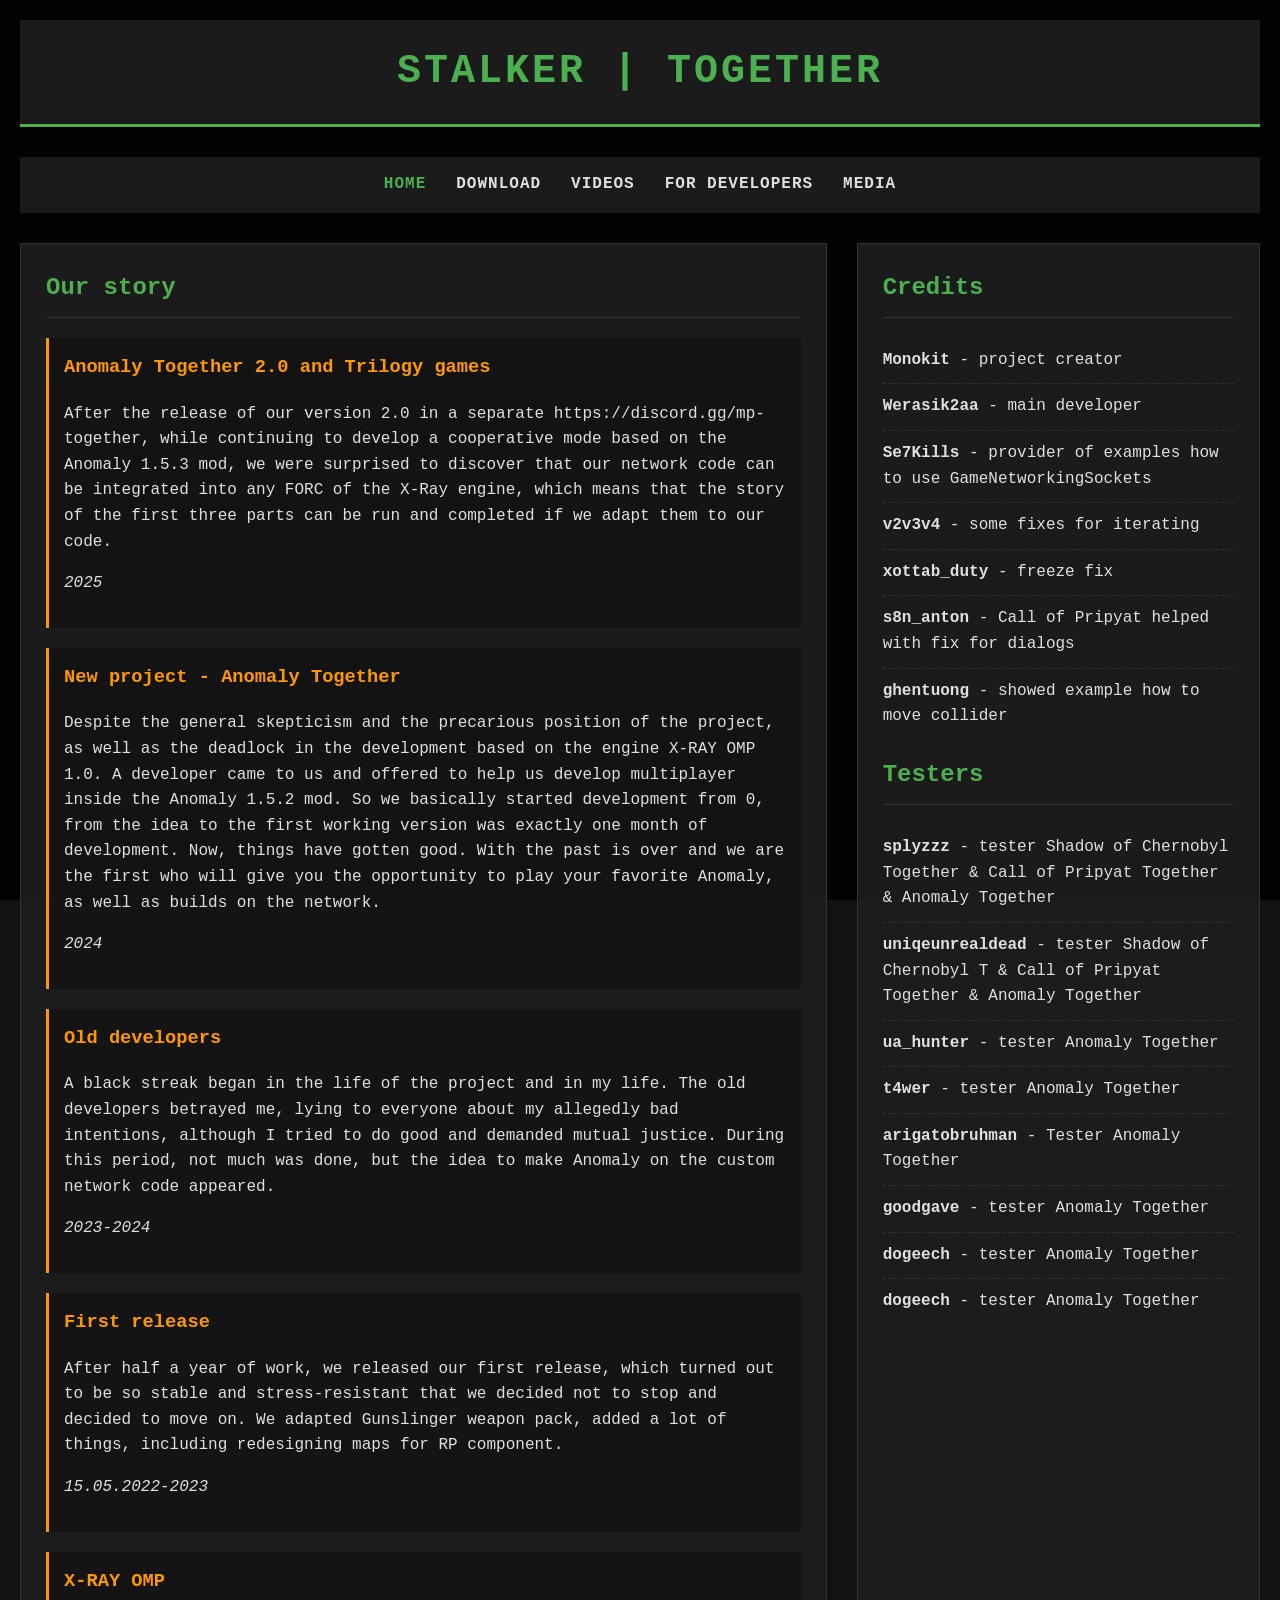
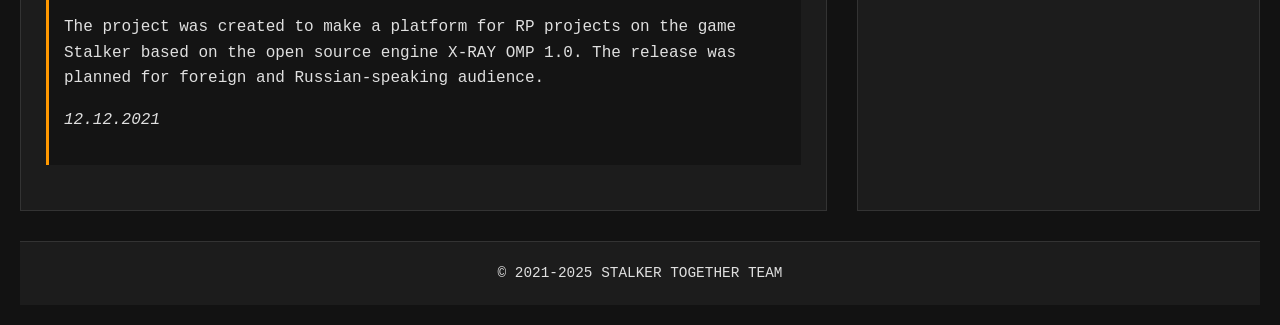
==== index.html @ 156fa813 "gg" ====
<!DOCTYPE html>
<html lang="en">

<head>
    <meta charset="UTF-8">
    <meta name="viewport" content="width=device-width, initial-scale=1.0">
    <title>STALKER TOGETHER - Главная</title>
    <link rel="stylesheet" href="assets/css/style.css">
</head>

<body>
    <div class="container">
        <header>
            <h1>STALKER | TOGETHER</h1>
        </header>
        <nav>
            <ul>
                <li><a href="index.html" class="active">Home</a></li>
                <li><a href="download.html">Download</a></li>
                <li><a href="demos.html">Videos</a></li>
                <li><a href="devfaq.html">For developers</a></li>
                <li><a href="media.html">Media</a></li>
            </ul>
        </nav>

        <div class="content">
            <main class="main-content">
                <h2>Our story</h2>
                
                <div class="news">
                    <h3>Anomaly Together 2.0 and Trilogy games</h3>
                    <p>After the release of our version 2.0 in a separate https://discord.gg/mp-together, while
                        continuing to develop a cooperative mode based on the Anomaly 1.5.3 mod, we were surprised to
                        discover that our network code can be integrated into any FORC of the X-Ray engine, which means
                        that the story of the first three parts can be run and completed if we adapt them to our code.
                    </p>
                    <p><em>2025</em></p>
                </div>

                <div class="news">
                    <h3>New project - Anomaly Together</h3>
                    <p>Despite the general skepticism and the precarious position of the project, as well as the
                        deadlock in the development based on the engine X-RAY OMP 1.0. A developer came to us and
                        offered to help us develop multiplayer inside the Anomaly 1.5.2 mod. So we basically started
                        development from 0, from the idea to the first working version was exactly one month of
                        development. Now, things have gotten good. With the past is over and we are the first who will
                        give you the opportunity to play your favorite Anomaly, as well as builds on the network.
                    </p>
                    <p><em>2024</em></p>
                </div>

                <div class="news">
                    <h3>Old developers</h3>
                    <p>A black streak began in the life of the project and in my life. The old developers betrayed me,
                        lying to everyone about my allegedly bad intentions, although I tried to do good and demanded
                        mutual justice. During this period, not much was done, but the idea to make Anomaly on the
                        custom network code appeared.
                    </p>
                    <p><em>2023-2024</em></p>
                </div>

                <div class="news">
                    <h3>First release</h3>
                    <p>After half a year of work, we released our first release, which turned out to be so stable and
                        stress-resistant that we decided not to stop and decided to move on. We adapted Gunslinger
                        weapon pack, added a lot of things, including redesigning maps for RP component.
                    </p>
                    <p><em>15.05.2022-2023</em></p>
                </div>

                <div class="news">
                    <h3>X-RAY OMP</h3>
                    <p>The project was created to make a platform for RP projects on the game Stalker based on the open
                        source engine X-RAY OMP 1.0. The release was planned for foreign and Russian-speaking audience.
                    </p>
                    <p><em>12.12.2021</em></p>
                </div>
            </main>

            <aside class="sidebar">
                <h2>Credits</h2>
                <ul class="credits-list">
                    <li><strong>Monokit</strong> - project creator</li>
                    <li><strong>Werasik2aa</strong> - main developer</li>
                    <li><strong>Se7Kills</strong> - provider of examples how to use GameNetworkingSockets</li>
                    <li><strong>v2v3v4</strong> - some fixes for iterating</li>
                    <li><strong>xottab_duty</strong> - freeze fix</li>
                    <li><strong>s8n_anton</strong> - Call of Pripyat helped with fix for dialogs</li>
                    <li><strong>ghentuong</strong> - showed example how to move collider</li>
                </ul>
                <h2>Testers</h2>
                <ul class="credits-list">
                    <li><strong>splyzzz</strong> - tester Shadow of Chernobyl Together & Call of Pripyat Together & Anomaly Together</li>
                    <li><strong>uniqeunrealdead</strong> - tester Shadow of Chernobyl T & Call of Pripyat Together & Anomaly Together</li>
                    <li><strong>ua_hunter</strong> - tester Anomaly Together</li>
                    <li><strong>t4wer</strong> - tester Anomaly Together</li>
                    <li><strong>arigatobruhman</strong> - Tester Anomaly Together</li>
                    <li><strong>goodgave</strong> - tester Anomaly Together</li>
                    <li><strong>dogeech</strong> - tester Anomaly Together</li>
                    <li><strong>dogeech</strong> - tester Anomaly Together</li>
                </ul>
            </aside>
        </div>

        <footer>
            &copy; 2021-2025 STALKER TOGETHER TEAM
        </footer>
    </div>
</body>

</html>
---- assets/css/style.css ----
:root {
    --main-bg-color: #121212;
    --secondary-bg-color: #1E1E1E;
    --accent-color: #4CAF50;
    --text-color: #E0E0E0;
    --warning-color: #FF9800;
}

body {
    font-family: 'Courier New', monospace;
    background-color: var(--main-bg-color);
    color: var(--text-color);
    margin: 0;
    padding: 0;
    line-height: 1.6;
    background-image: url('https://stalkerportaal.ru/storage/module_load/92971abd5c81e52dacf6f2c89dbac55a.jpg');
    background-size: cover;
    background-attachment: fixed;
    background-position: center;
}

body::before {
    content: "";
    position: fixed;
    top: 0;
    left: 0;
    width: 100%;
    height: 100%;
    background-color: rgba(0, 0, 0, 0.85);
    z-index: -1;
}

.container {
    margin: 0 auto;
    padding: 20px;
}

header {
    background-color: rgba(30, 30, 30, 0.9);
    padding: 20px;
    border-bottom: 3px solid var(--accent-color);
    margin-bottom: 30px;
    text-align: center;
}

h1 {
    color: var(--accent-color);
    text-transform: uppercase;
    letter-spacing: 3px;
    margin: 0;
    font-size: 2.5em;
}

.subtitle {
    color: var(--warning-color);
    font-style: italic;
    margin-top: 5px;
}

nav {
    background-color: rgba(30, 30, 30, 0.9);
    padding: 15px;
    margin-bottom: 30px;
}

nav ul {
    list-style-type: none;
    padding: 0;
    margin: 0;
    display: flex;
    justify-content: center;
}

nav li {
    margin: 0 15px;
}

nav a {
    color: var(--text-color);
    text-decoration: none;
    text-transform: uppercase;
    font-weight: bold;
    letter-spacing: 1px;
    transition: color 0.3s;
}

nav a:hover {
    color: var(--accent-color);
}

.active {
    color: var(--accent-color);
}

.content {
    display: grid;
    grid-template-columns: 2fr 1fr;
    gap: 30px;
    margin-bottom: 30px;
}

.main-content {
    background-color: rgba(30, 30, 30, 0.9);
    padding: 25px;
    border: 1px solid #333;
}

.sidebar {
    background-color: rgba(30, 30, 30, 0.9);
    padding: 25px;
    border: 1px solid #333;
}

h2 {
    color: var(--accent-color);
    border-bottom: 1px solid #333;
    padding-bottom: 10px;
    margin-top: 0;
}

.news {
    background-color: rgba(0, 0, 0, 0.3);
    padding: 15px;
    margin-bottom: 20px;
    border-left: 3px solid var(--warning-color);
}

.news h3 {
    color: var(--warning-color);
    margin-top: 0;
}

footer {
    background-color: rgba(30, 30, 30, 0.9);
    padding: 20px;
    text-align: center;
    font-size: 0.9em;
    border-top: 1px solid #333;
}

.credits-list {
    list-style-type: none;
    padding: 0;
}

.credits-list li {
    padding: 10px 0;
    border-bottom: 1px dashed #333;
}

.credits-list li:last-child {
    border-bottom: none;
}

.value {
    font-weight: bold;
    color: var(--accent-color);
}

.hyperlink {
    color: #fff;

}

.description_back_inline {
    background-color: rgba(30, 30, 30, 0.9);
    padding: 20px; margin-bottom: 30px; 
    border: 1px solid #333;
}

.description_back {
    background-color: rgba(30, 30, 30, 0.9);
    padding: 20px;
    margin-left: 10px;
    margin-bottom: 30px;
    border: 1px solid #333;
    display: flex;
    word-wrap: break-word;
}
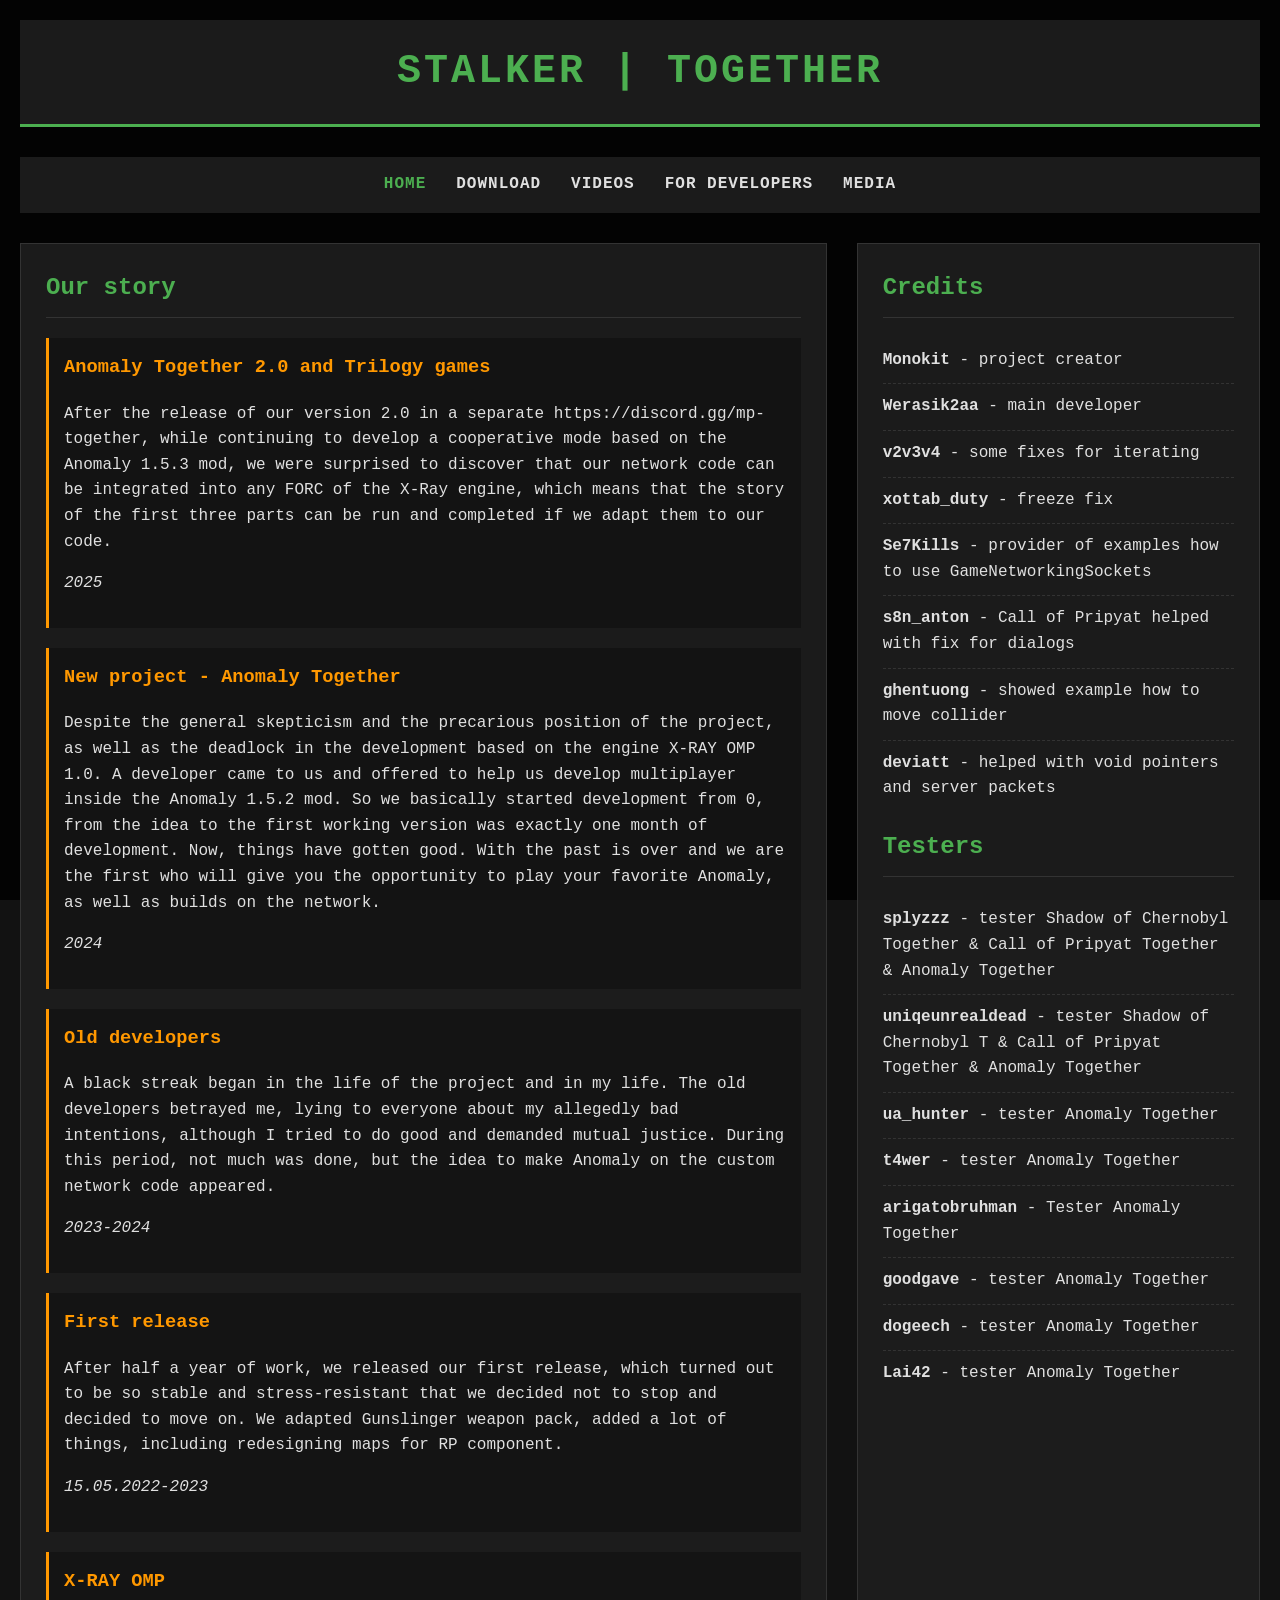
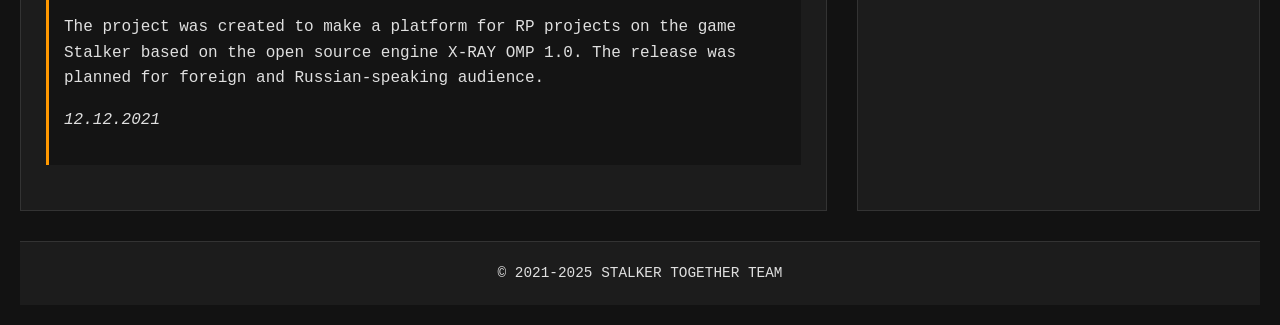
==== commit 0d5da0e5: "add info" ====
--- a/index.html
+++ b/index.html
@@ -82,11 +82,12 @@
                 <ul class="credits-list">
                     <li><strong>Monokit</strong> - project creator</li>
                     <li><strong>Werasik2aa</strong> - main developer</li>
-                    <li><strong>Se7Kills</strong> - provider of examples how to use GameNetworkingSockets</li>
                     <li><strong>v2v3v4</strong> - some fixes for iterating</li>
                     <li><strong>xottab_duty</strong> - freeze fix</li>
+                    <li><strong>Se7Kills</strong> - provider of examples how to use GameNetworkingSockets</li>
                     <li><strong>s8n_anton</strong> - Call of Pripyat helped with fix for dialogs</li>
                     <li><strong>ghentuong</strong> - showed example how to move collider</li>
+                    <li><strong>deviatt</strong> - helped with void pointers and server packets</li>
                 </ul>
                 <h2>Testers</h2>
                 <ul class="credits-list">
@@ -97,7 +98,7 @@
                     <li><strong>arigatobruhman</strong> - Tester Anomaly Together</li>
                     <li><strong>goodgave</strong> - tester Anomaly Together</li>
                     <li><strong>dogeech</strong> - tester Anomaly Together</li>
-                    <li><strong>dogeech</strong> - tester Anomaly Together</li>
+                    <li><strong>Lai42</strong> - tester Anomaly Together</li>
                 </ul>
             </aside>
         </div>
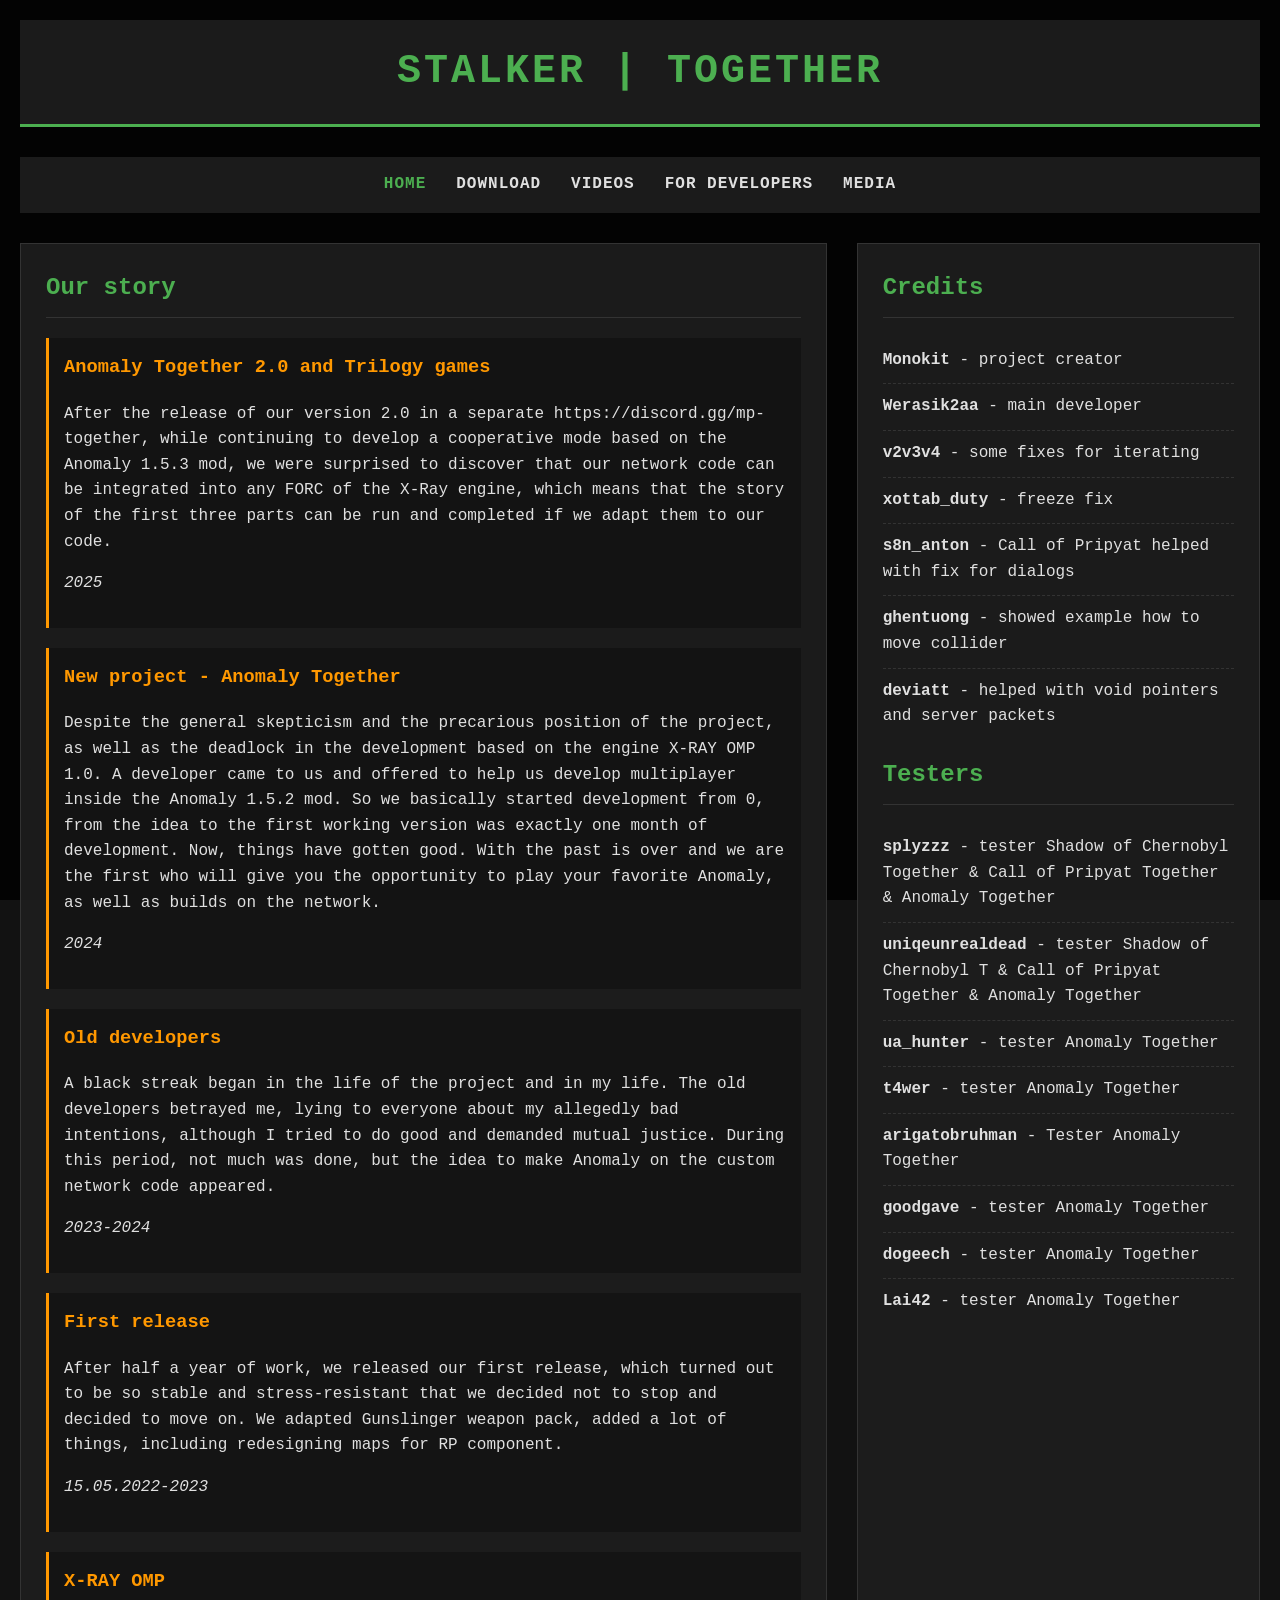
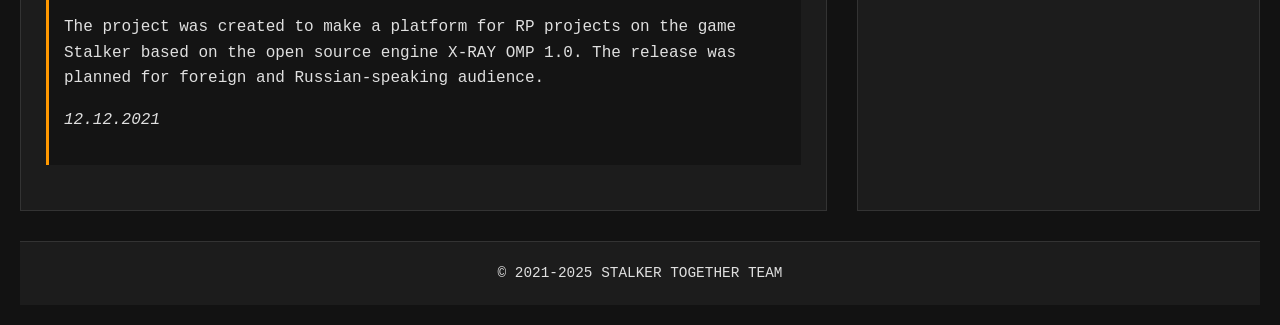
==== commit b1a11f7e: "Add files via upload" ====
--- a/index.html
+++ b/index.html
@@ -84,7 +84,7 @@
                     <li><strong>Werasik2aa</strong> - main developer</li>
                     <li><strong>v2v3v4</strong> - some fixes for iterating</li>
                     <li><strong>xottab_duty</strong> - freeze fix</li>
-                    <li><strong>Se7Kills</strong> - provider of examples how to use GameNetworkingSockets</li>
+                    <!--li><strong>Se7Kills</strong> - provider of examples how to use GameNetworkingSockets</li-->
                     <li><strong>s8n_anton</strong> - Call of Pripyat helped with fix for dialogs</li>
                     <li><strong>ghentuong</strong> - showed example how to move collider</li>
                     <li><strong>deviatt</strong> - helped with void pointers and server packets</li>
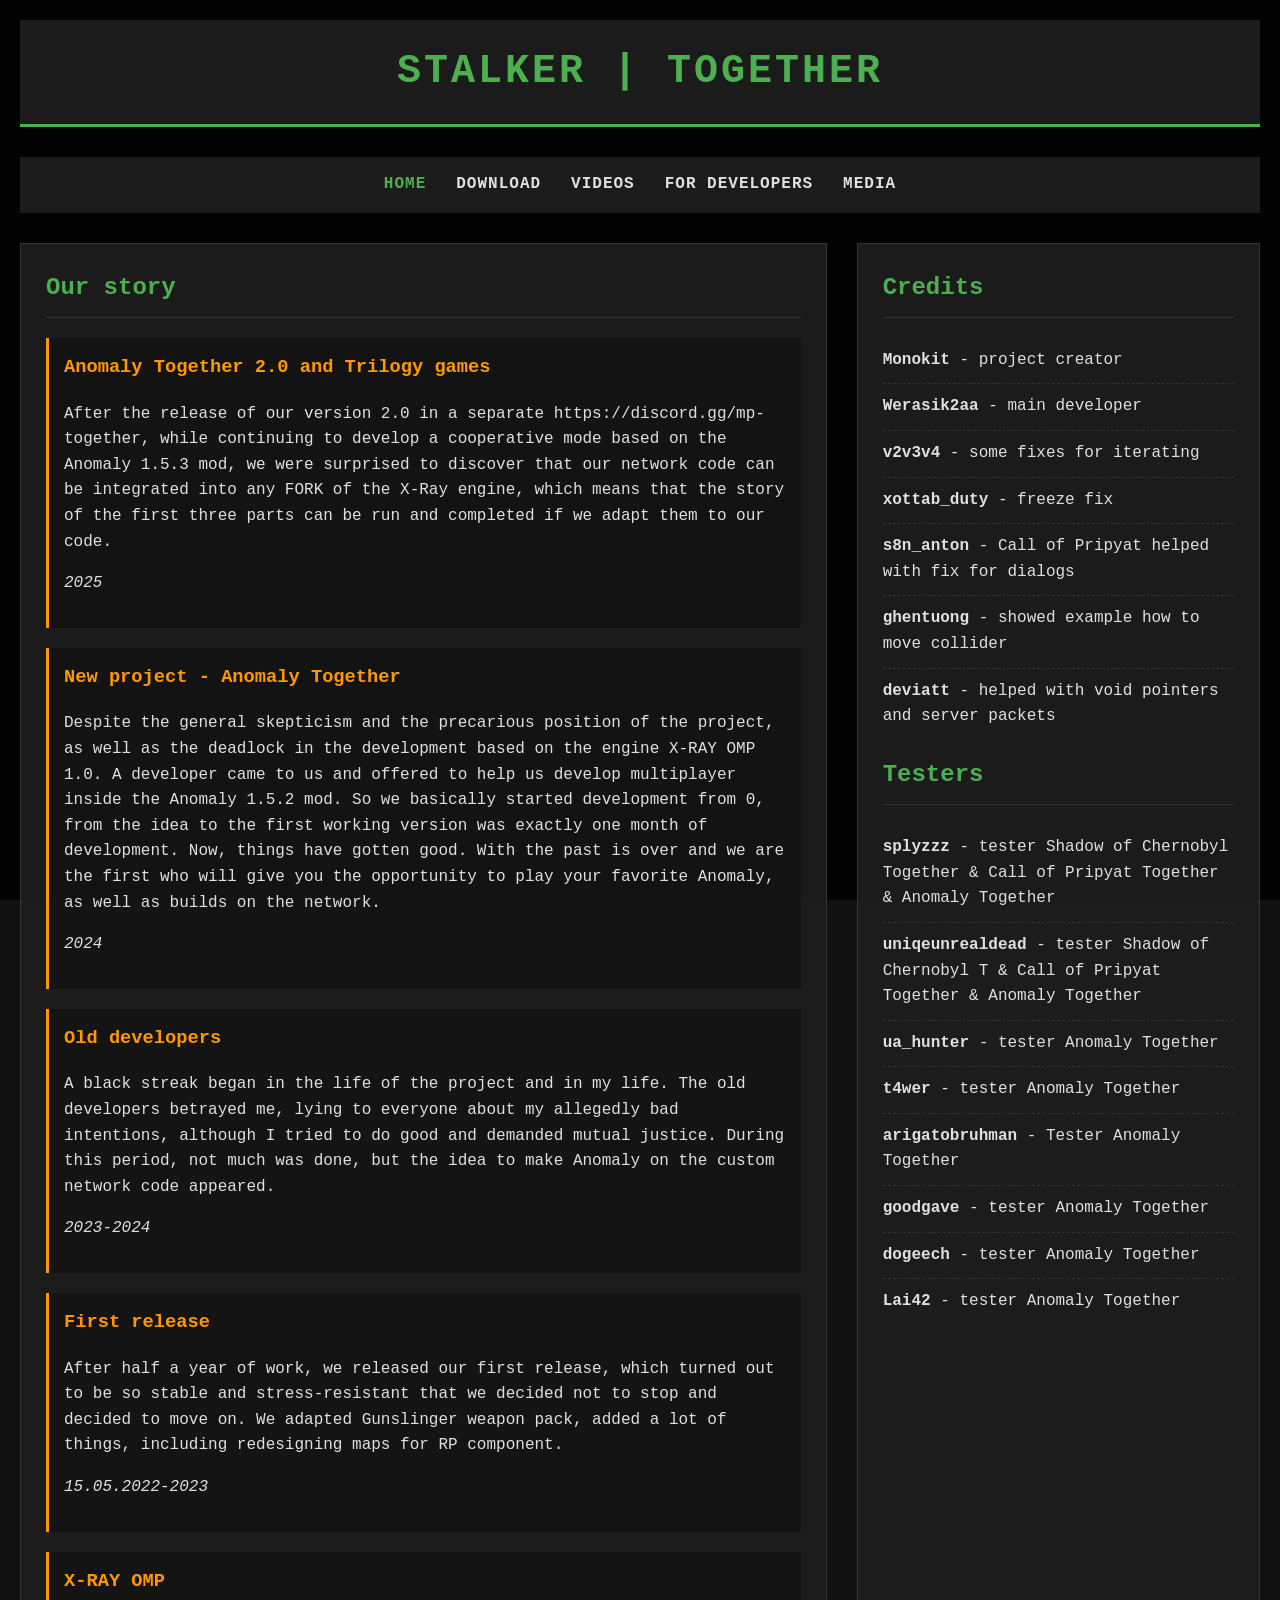
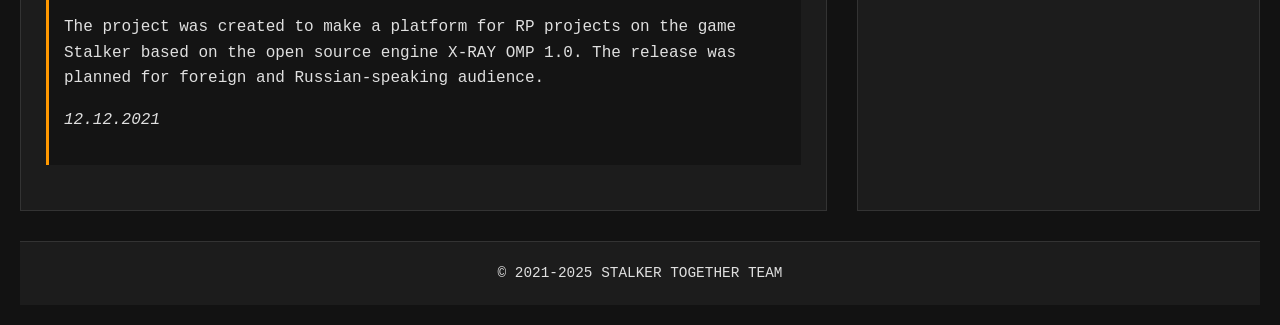
==== commit 21ee3d7d: "Add files via upload" ====
--- a/index.html
+++ b/index.html
@@ -31,7 +31,7 @@
                     <h3>Anomaly Together 2.0 and Trilogy games</h3>
                     <p>After the release of our version 2.0 in a separate https://discord.gg/mp-together, while
                         continuing to develop a cooperative mode based on the Anomaly 1.5.3 mod, we were surprised to
-                        discover that our network code can be integrated into any FORC of the X-Ray engine, which means
+                        discover that our network code can be integrated into any FORK of the X-Ray engine, which means
                         that the story of the first three parts can be run and completed if we adapt them to our code.
                     </p>
                     <p><em>2025</em></p>
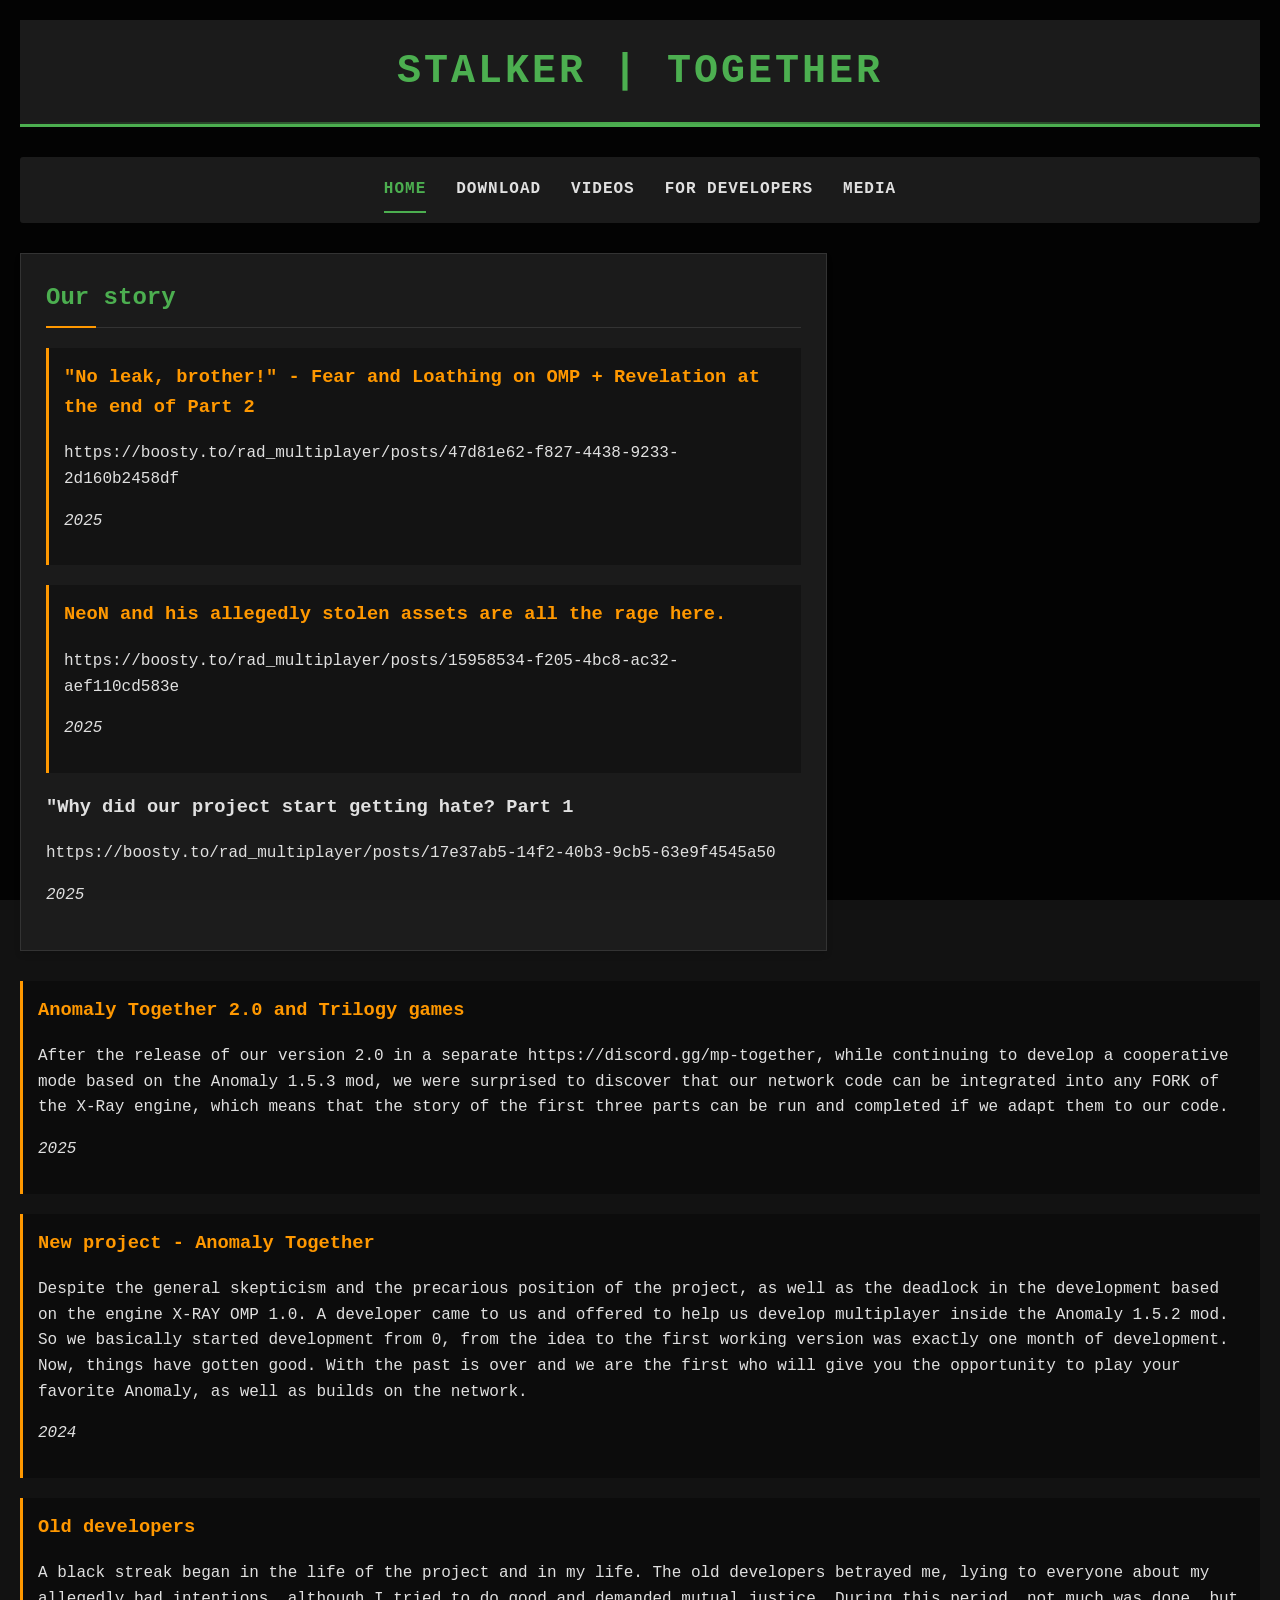
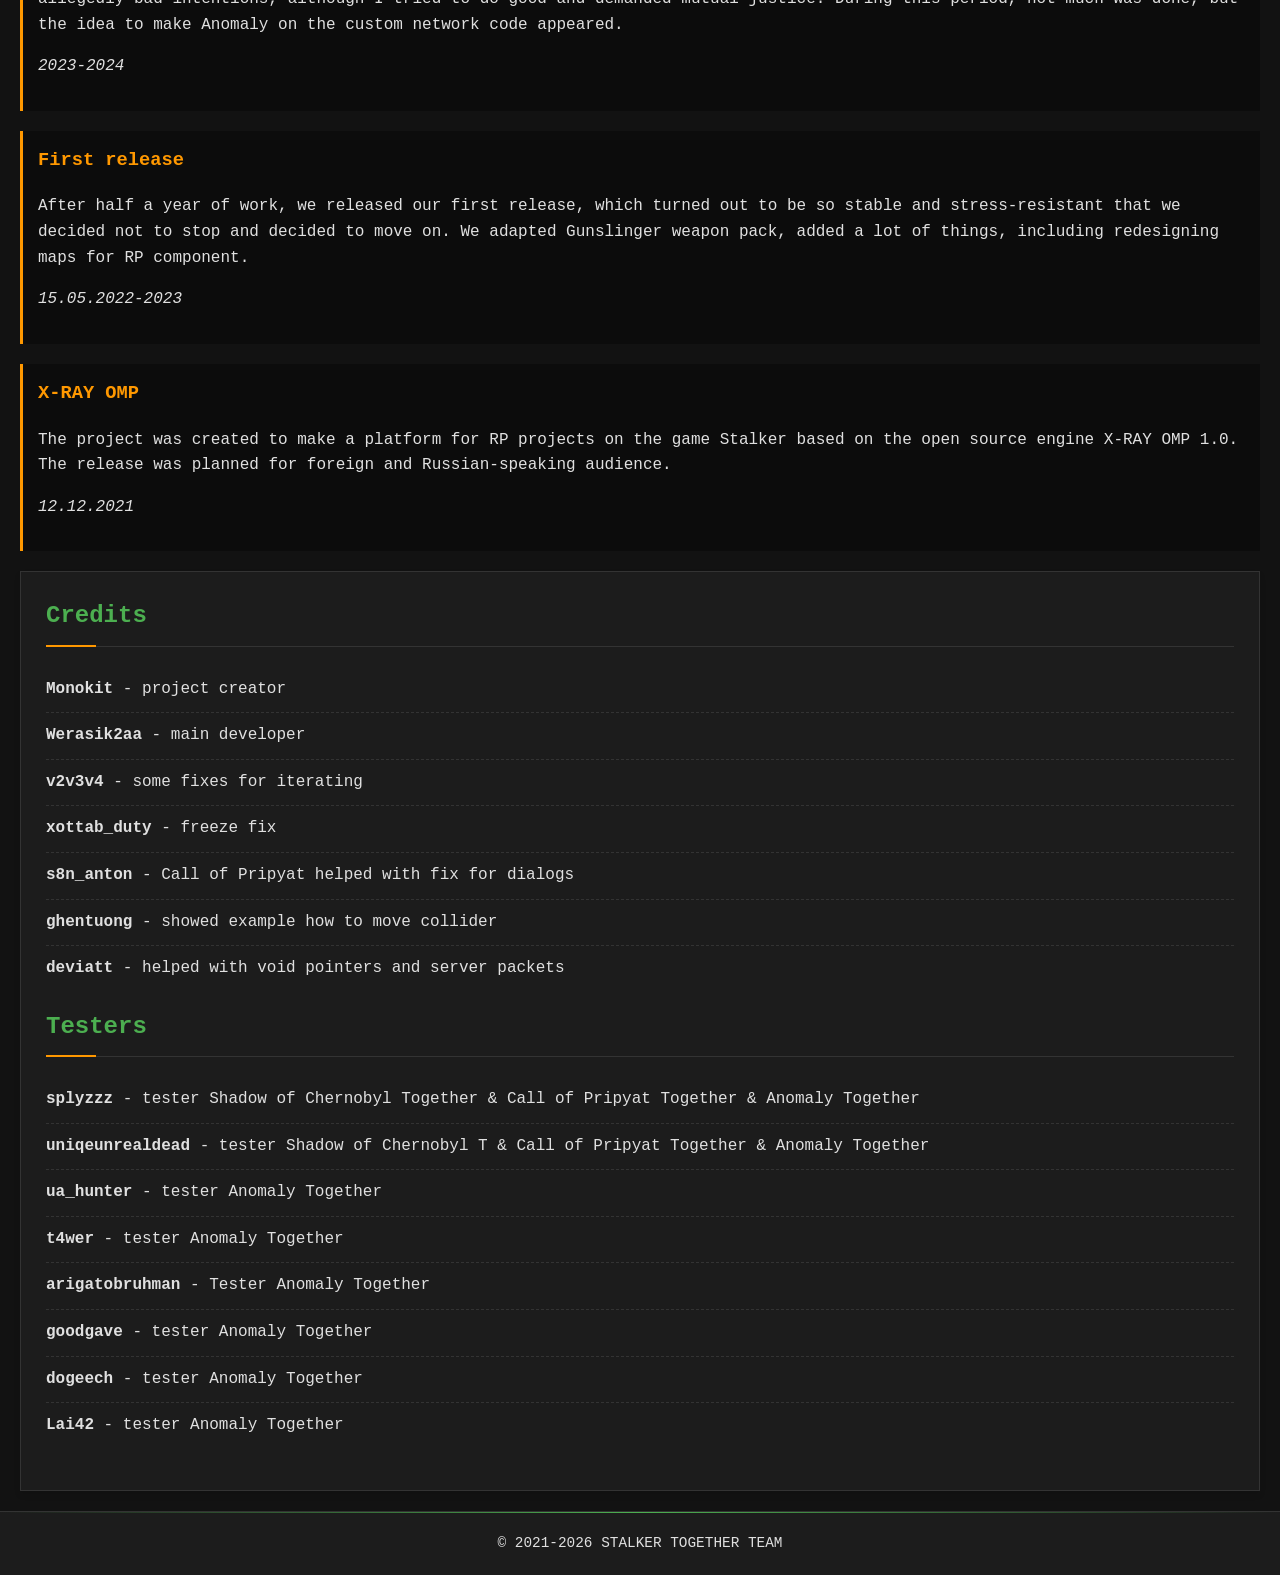
==== commit 384a5f47: "New pages" ====
--- a/index.html
+++ b/index.html
@@ -26,7 +26,31 @@
         <div class="content">
             <main class="main-content">
                 <h2>Our story</h2>
-                
+
+                <div class="news">
+                    <h3>"No leak, brother!" - Fear and Loathing on OMP + Revelation at the end of Part 2</h3>
+                    <p>
+                        https://boosty.to/rad_multiplayer/posts/47d81e62-f827-4438-9233-2d160b2458df
+                    </p>
+                    <p><em>2025</em></p>
+                </div>
+
+                <div class="news">
+                    <h3>NeoN and his allegedly stolen assets are all the rage here.</h3>
+                    <p>
+                        https://boosty.to/rad_multiplayer/posts/15958534-f205-4bc8-ac32-aef110cd583e
+                    </p>
+                    <p><em>2025</em></p>
+                </div
+
+                <div class="news">
+                    <h3>"Why did our project start getting hate? Part 1</h3>
+                    <p>
+                        https://boosty.to/rad_multiplayer/posts/17e37ab5-14f2-40b3-9cb5-63e9f4545a50
+                    </p>
+                    <p><em>2025</em></p>
+                </div>
+
                 <div class="news">
                     <h3>Anomaly Together 2.0 and Trilogy games</h3>
                     <p>After the release of our version 2.0 in a separate https://discord.gg/mp-together, while
@@ -104,7 +128,7 @@
         </div>
 
         <footer>
-            &copy; 2021-2025 STALKER TOGETHER TEAM
+            &copy; 2021-2026 STALKER TOGETHER TEAM
         </footer>
     </div>
 </body>
--- a/assets/css/style.css
+++ b/assets/css/style.css
@@ -4,6 +4,25 @@
     --accent-color: #4CAF50;
     --text-color: #E0E0E0;
     --warning-color: #FF9800;
+    --code-bg-color: #1a1a1a;
+    --pulse-animation: pulse 3s infinite;
+}
+
+@keyframes pulse {
+    0% { text-shadow: 0 0 5px var(--accent-color); }
+    50% { text-shadow: 0 0 20px var(--accent-color), 0 0 10px rgba(76, 175, 80, 0.5); }
+    100% { text-shadow: 0 0 5px var(--accent-color); }
+}
+
+@keyframes borderGlow {
+    0% { border-color: var(--accent-color); box-shadow: 0 0 5px rgba(76, 175, 80, 0.5); }
+    50% { border-color: #3e8e41; box-shadow: 0 0 20px rgba(76, 175, 80, 0.8); }
+    100% { border-color: var(--accent-color); box-shadow: 0 0 5px rgba(76, 175, 80, 0.5); }
+}
+
+@keyframes slideIn {
+    from { transform: translateY(-50px); opacity: 0; }
+    to { transform: translateY(0); opacity: 1; }
 }
 
 body {
@@ -41,6 +60,25 @@
     border-bottom: 3px solid var(--accent-color);
     margin-bottom: 30px;
     text-align: center;
+    animation: slideIn 0.8s ease-out, borderGlow 4s infinite;
+    position: relative;
+    overflow: hidden;
+}
+
+header::after {
+    content: "";
+    position: absolute;
+    bottom: 0;
+    left: 0;
+    width: 100%;
+    height: 2px;
+    background: linear-gradient(90deg, transparent, var(--accent-color), transparent);
+    animation: scanline 6s linear infinite;
+}
+
+@keyframes scanline {
+    0% { transform: translateX(-100%); }
+    100% { transform: translateX(100%); }
 }
 
 h1 {
@@ -49,18 +87,31 @@
     letter-spacing: 3px;
     margin: 0;
     font-size: 2.5em;
+    animation: var(--pulse-animation);
+    transition: all 0.3s;
+}
+
+h1:hover {
+    transform: scale(1.02);
 }
 
 .subtitle {
     color: var(--warning-color);
     font-style: italic;
     margin-top: 5px;
+    animation: fadeIn 2s ease-in;
+}
+
+@keyframes fadeIn {
+    from { opacity: 0; }
+    to { opacity: 1; }
 }
 
 nav {
     background-color: rgba(30, 30, 30, 0.9);
     padding: 15px;
     margin-bottom: 30px;
+    border-radius: 3px;
 }
 
 nav ul {
@@ -69,10 +120,27 @@
     margin: 0;
     display: flex;
     justify-content: center;
+    flex-wrap: wrap;
 }
 
 nav li {
     margin: 0 15px;
+    position: relative;
+}
+
+nav li::after {
+    content: "";
+    position: absolute;
+    bottom: -5px;
+    left: 0;
+    width: 0;
+    height: 2px;
+    background-color: var(--accent-color);
+    transition: width 0.3s ease;
+}
+
+nav li:hover::after {
+    width: 100%;
 }
 
 nav a {
@@ -81,15 +149,29 @@
     text-transform: uppercase;
     font-weight: bold;
     letter-spacing: 1px;
-    transition: color 0.3s;
+    transition: all 0.3s;
+    padding: 5px 0;
+    display: block;
 }
 
 nav a:hover {
     color: var(--accent-color);
+    transform: translateY(-2px);
 }
 
 .active {
     color: var(--accent-color);
+    position: relative;
+}
+
+.active::after {
+    content: "";
+    position: absolute;
+    bottom: -5px;
+    left: 0;
+    width: 100%;
+    height: 2px;
+    background-color: var(--accent-color);
 }
 
 .content {
@@ -99,16 +181,19 @@
     margin-bottom: 30px;
 }
 
-.main-content {
+
+.main-content, .sidebar, .section, .video-section, .game-card, .contact-card {
     background-color: rgba(30, 30, 30, 0.9);
     padding: 25px;
     border: 1px solid #333;
-}
-
-.sidebar {
-    background-color: rgba(30, 30, 30, 0.9);
-    padding: 25px;
-    border: 1px solid #333;
+    transition: all 0.3s ease;
+    box-shadow: 0 4px 6px rgba(0, 0, 0, 0.1);
+}
+
+.main-content:hover, .sidebar:hover, .section:hover, .video-section:hover, .game-card:hover, .contact-card:hover {
+    border-color: var(--accent-color);
+    transform: translateY(-5px);
+    box-shadow: 0 10px 20px rgba(0, 0, 0, 0.3);
 }
 
 h2 {
@@ -116,6 +201,17 @@
     border-bottom: 1px solid #333;
     padding-bottom: 10px;
     margin-top: 0;
+    position: relative;
+}
+
+h2::after {
+    content: "";
+    position: absolute;
+    bottom: -1px;
+    left: 0;
+    width: 50px;
+    height: 2px;
+    background-color: var(--warning-color);
 }
 
 .news {
@@ -123,6 +219,11 @@
     padding: 15px;
     margin-bottom: 20px;
     border-left: 3px solid var(--warning-color);
+    transition: all 0.3s;
+}
+
+.news:hover {
+    transform: translateX(5px);
 }
 
 .news h3 {
@@ -136,6 +237,17 @@
     text-align: center;
     font-size: 0.9em;
     border-top: 1px solid #333;
+    position: relative;
+}
+
+footer::before {
+    content: "";
+    position: absolute;
+    top: 0;
+    left: 0;
+    width: 100%;
+    height: 1px;
+    background: linear-gradient(90deg, transparent, var(--accent-color), transparent);
 }
 
 .credits-list {
@@ -146,6 +258,12 @@
 .credits-list li {
     padding: 10px 0;
     border-bottom: 1px dashed #333;
+    transition: all 0.3s;
+}
+
+.credits-list li:hover {
+    padding-left: 5px;
+    border-bottom-color: var(--accent-color);
 }
 
 .credits-list li:last-child {
@@ -159,13 +277,26 @@
 
 .hyperlink {
     color: #fff;
-
+    text-decoration: none;
+    border-bottom: 1px dotted var(--accent-color);
+    transition: all 0.3s;
+}
+
+.hyperlink:hover {
+    color: var(--accent-color);
+    border-bottom-color: transparent;
 }
 
 .description_back_inline {
     background-color: rgba(30, 30, 30, 0.9);
-    padding: 20px; margin-bottom: 30px; 
+    padding: 20px;
+    margin-bottom: 30px;
     border: 1px solid #333;
+    transition: all 0.3s;
+}
+
+.description_back_inline:hover {
+    border-left-color: var(--warning-color);
 }
 
 .description_back {
@@ -176,4 +307,23 @@
     border: 1px solid #333;
     display: flex;
     word-wrap: break-word;
+    transition: all 0.3s;
+}
+
+.description_back:hover {
+    border-right-color: var(--warning-color);
+}
+
+/* Additional animations */
+@keyframes flicker {
+    0%, 19.999%, 22%, 62.999%, 64%, 64.999%, 70%, 100% {
+        opacity: 1;
+    }
+    20%, 21.999%, 63%, 63.999%, 65%, 69.999% {
+        opacity: 0.4;
+    }
+}
+
+.flicker-animation {
+    animation: flicker 8s infinite alternate;
 }
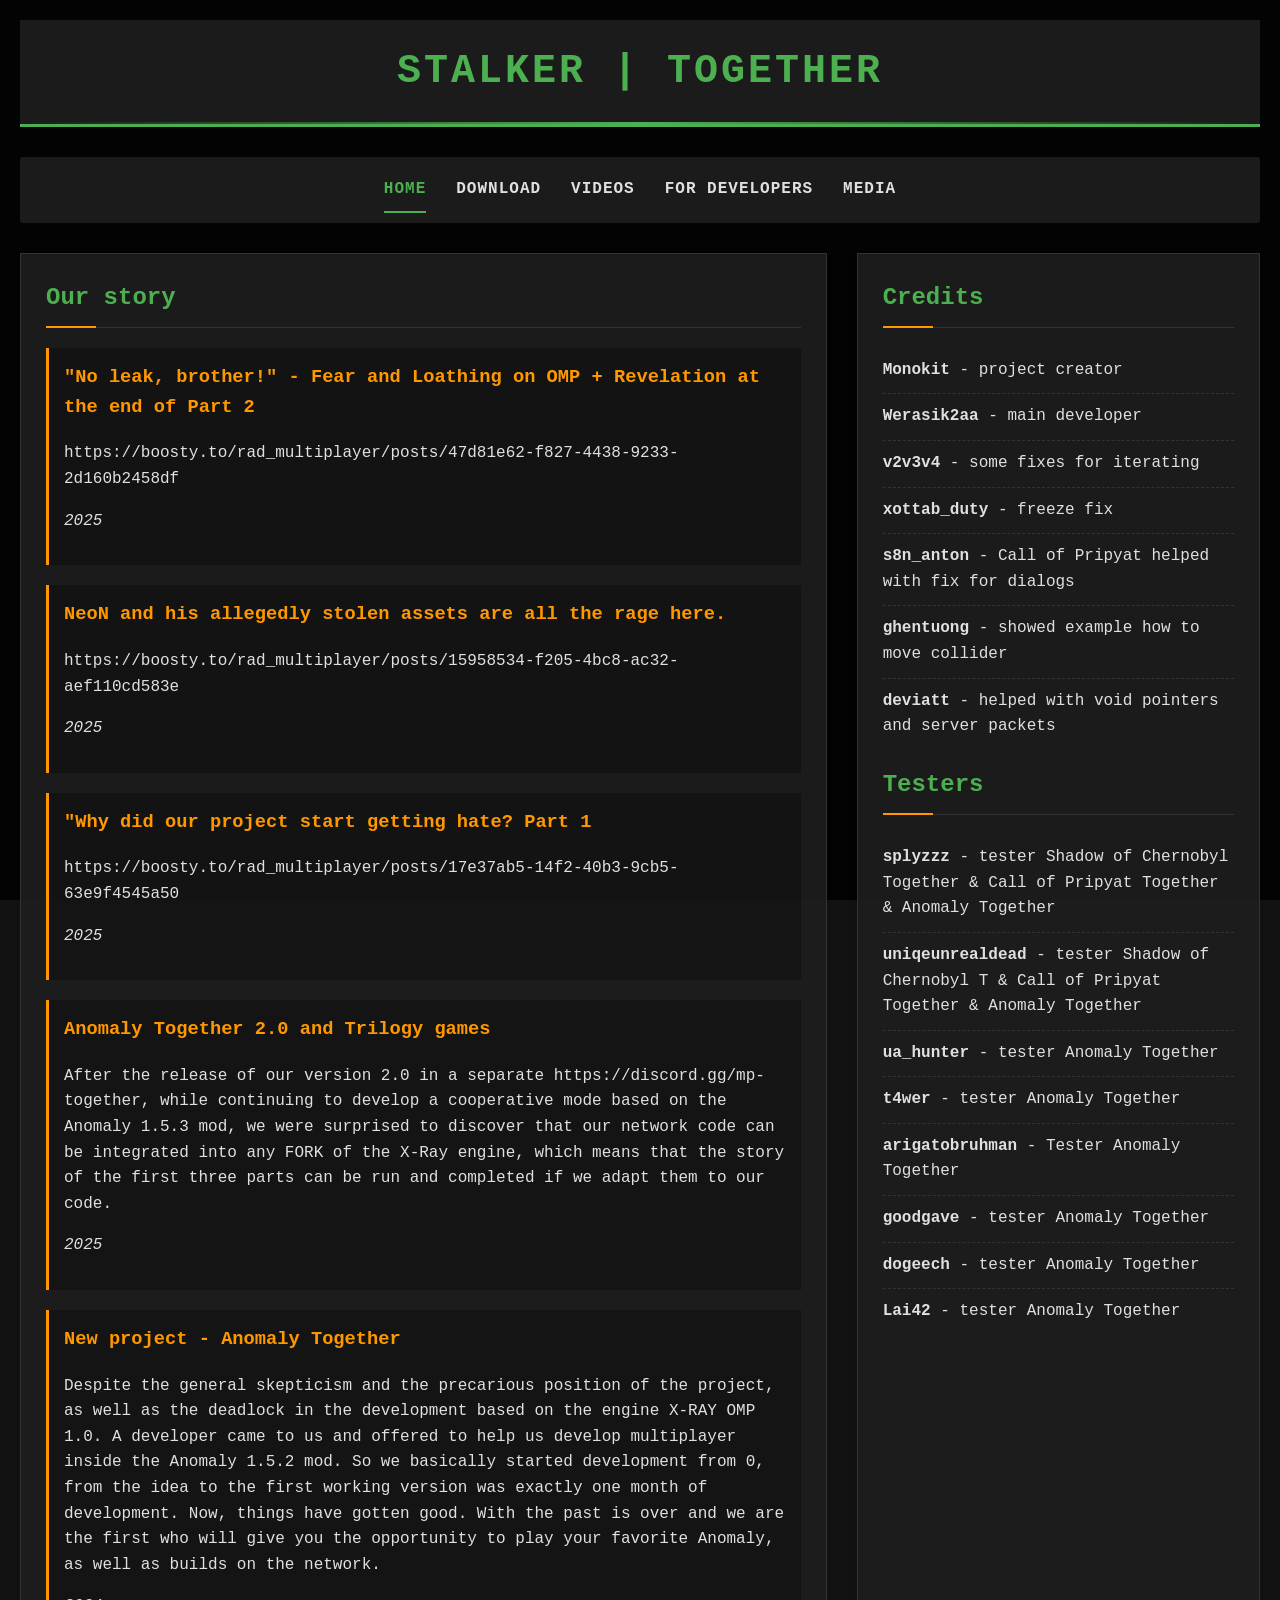
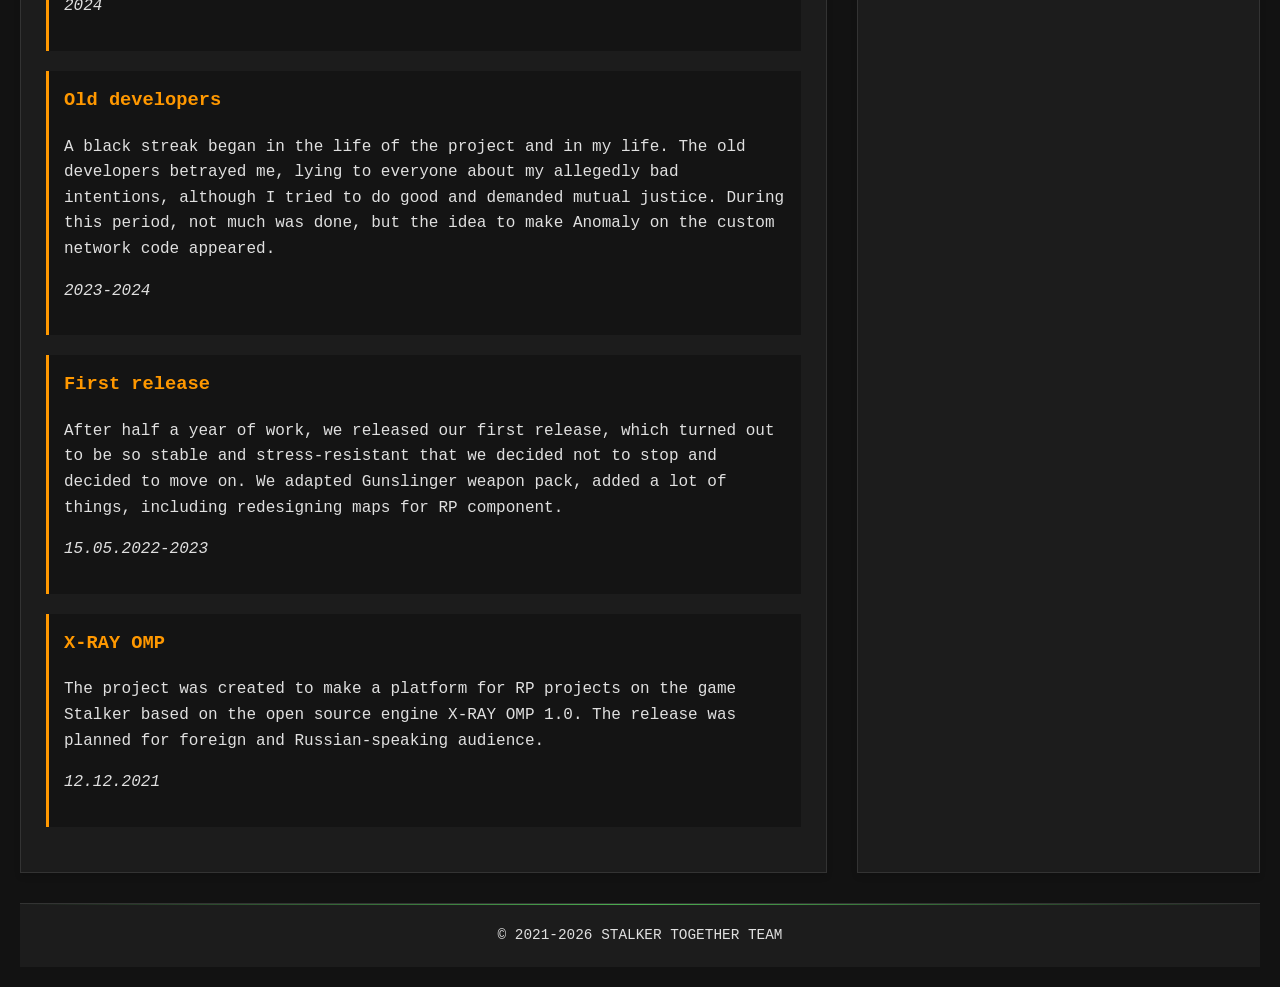
==== commit 7bf92c59: "nws" ====
--- a/index.html
+++ b/index.html
@@ -41,7 +41,7 @@
                         https://boosty.to/rad_multiplayer/posts/15958534-f205-4bc8-ac32-aef110cd583e
                     </p>
                     <p><em>2025</em></p>
-                </div
+                </div>
 
                 <div class="news">
                     <h3>"Why did our project start getting hate? Part 1</h3>
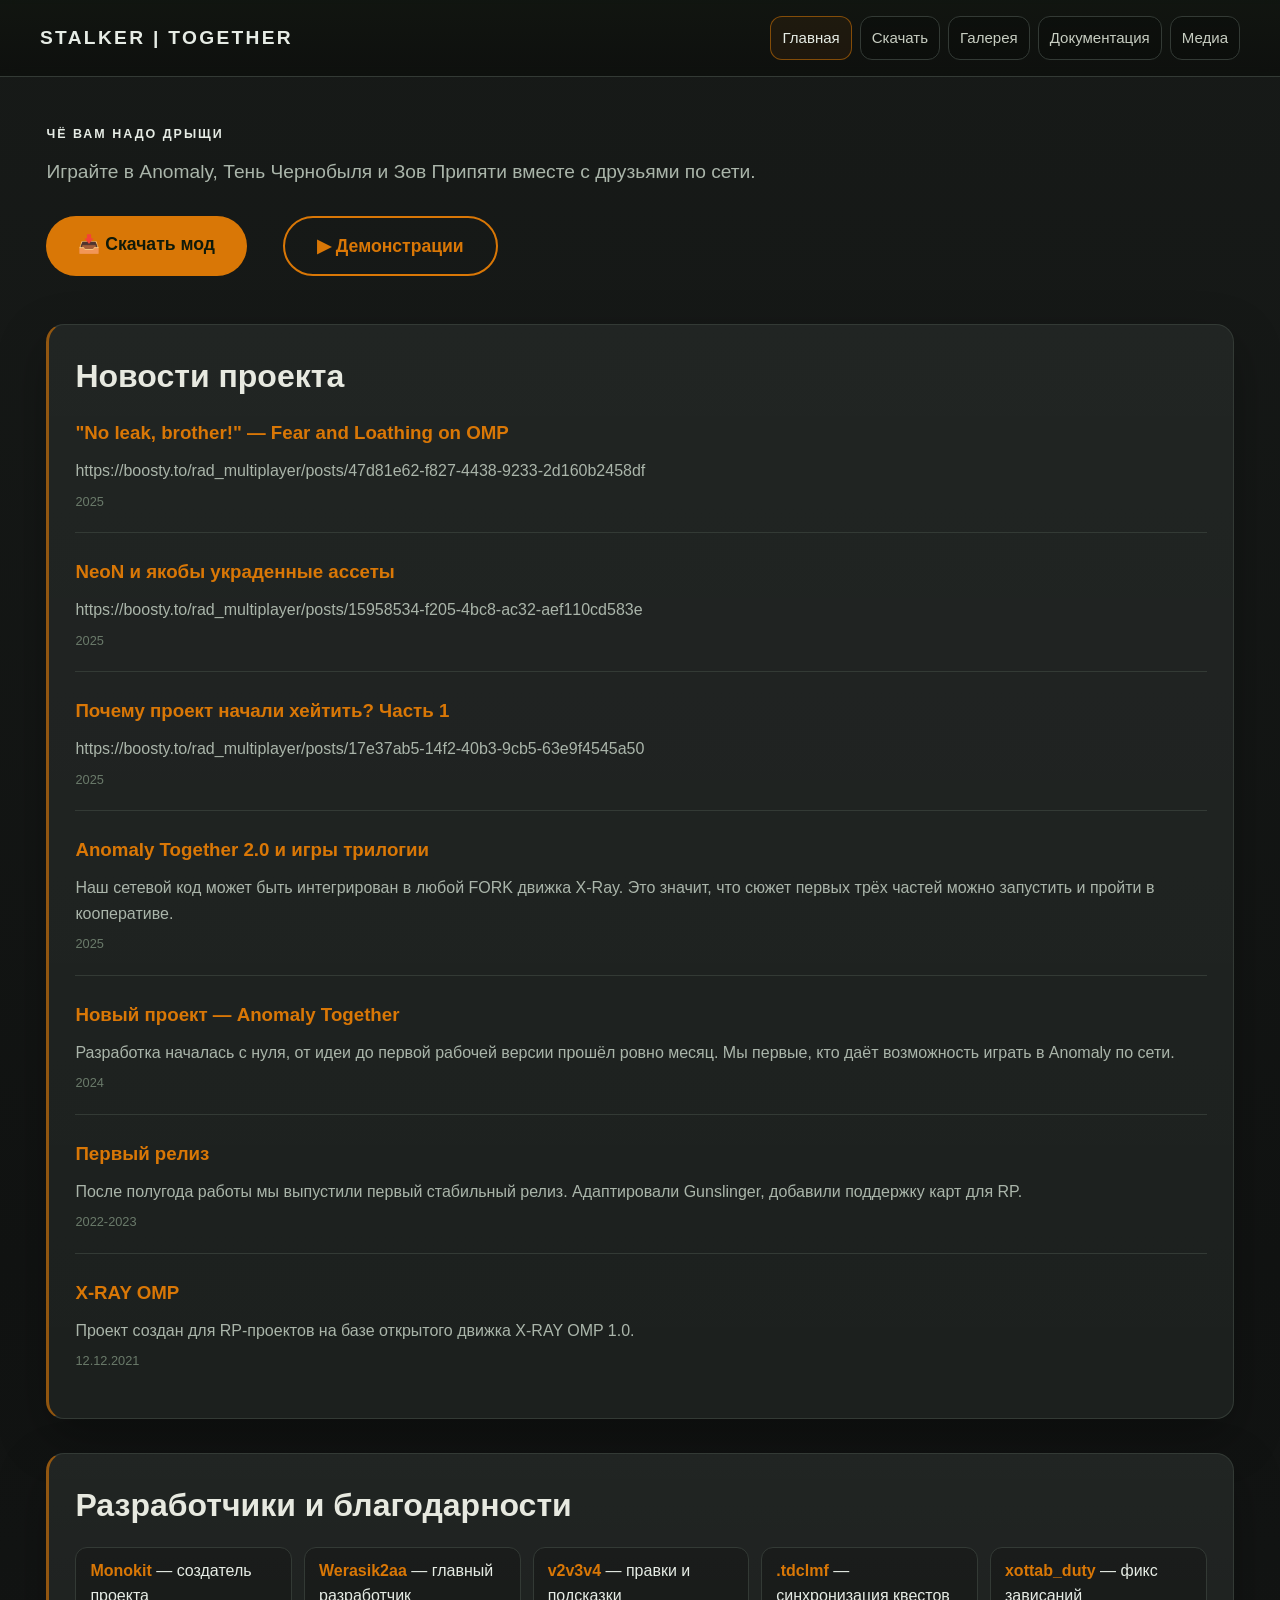
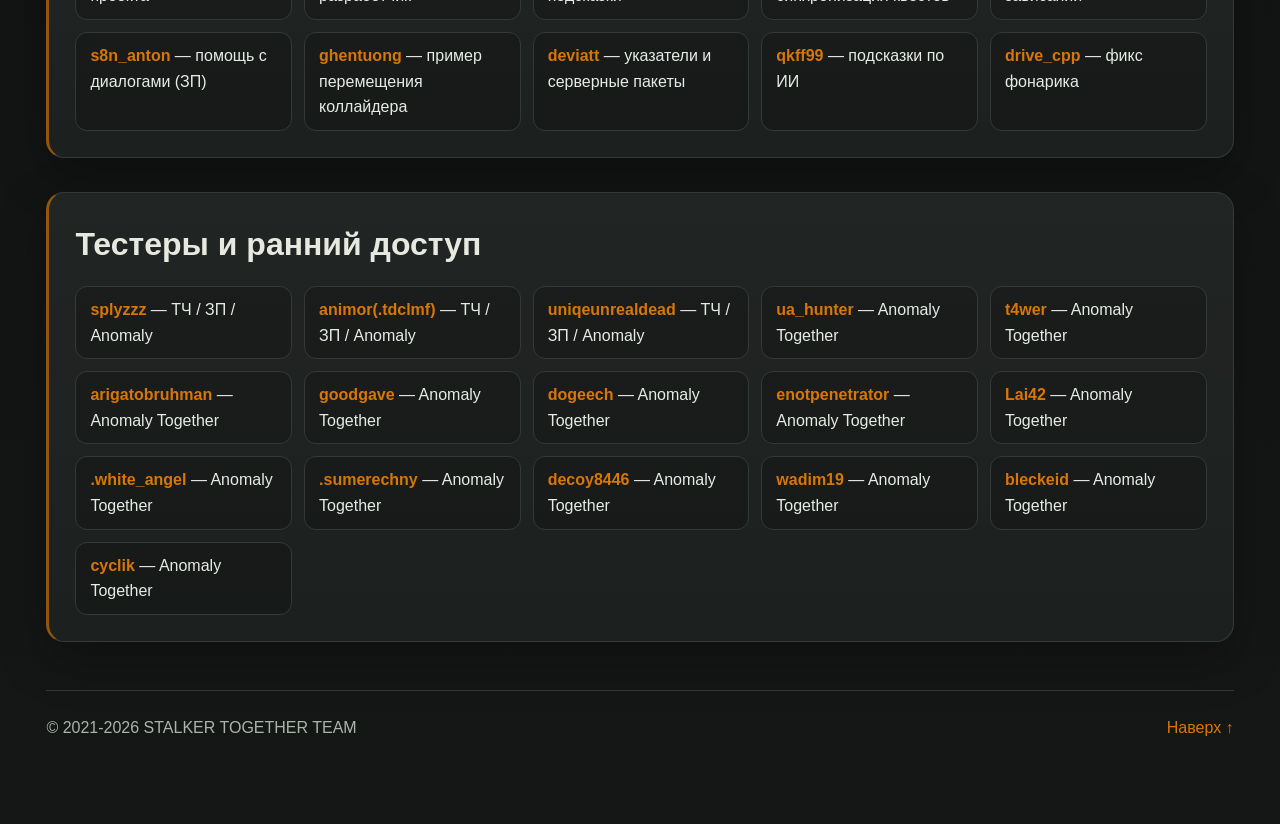
==== commit 6398611e: "NEW WEB API DOC" ====
--- a/index.html
+++ b/index.html
@@ -1,136 +1,121 @@
 <!DOCTYPE html>
-<html lang="en">
+<html lang="ru">
+<head>
+  <meta charset="UTF-8">
+  <meta name="viewport" content="width=device-width, initial-scale=1.0">
+  <title>STOGETHER — Главная</title>
+  <link rel="stylesheet" href="assets/css/style.css">
+</head>
+<body>
 
-<head>
-    <meta charset="UTF-8">
-    <meta name="viewport" content="width=device-width, initial-scale=1.0">
-    <title>STALKER TOGETHER - Главная</title>
-    <link rel="stylesheet" href="assets/css/style.css">
-</head>
+<div class="site-wrapper">
+  <aside class="sidebar-nav">
+    <div class="brand">
+      <span>STALKER | TOGETHER</span>
+    </div>
+    <div class="nav-links">
+      <a href="index.html" class="active">Главная</a>
+      <a href="download.html">Скачать</a>
+      <a href="demos.html">Галерея</a>
+      <a href="devfaq.html">Документация</a>
+      <a href="media.html">Медиа</a>
+    </div>
+  </aside>
 
-<body>
-    <div class="container">
-        <header>
-            <h1>STALKER | TOGETHER</h1>
-        </header>
-        <nav>
-            <ul>
-                <li><a href="index.html" class="active">Home</a></li>
-                <li><a href="download.html">Download</a></li>
-                <li><a href="demos.html">Videos</a></li>
-                <li><a href="devfaq.html">For developers</a></li>
-                <li><a href="media.html">Media</a></li>
-            </ul>
-        </nav>
+  <main class="main-content">
+    <div class="hero">
+      <div class="eyebrow">Чё вам надо дрыщи</div>
+      <p class="lead">Играйте в Anomaly, Тень Чернобыля и Зов Припяти вместе с друзьями по сети.</p>
+      <div style="display: flex; gap: 20px; flex-wrap: wrap;">
+        <a href="download.html" class="hero-button">📥 Скачать мод</a>
+        <a href="demos.html" class="hero-button" style="background: transparent; border: 2px solid var(--accent); color: var(--accent);">▶ Демонстрации</a>
+      </div>
+    </div>
 
-        <div class="content">
-            <main class="main-content">
-                <h2>Our story</h2>
+    <div class="section">
+      <h2>Новости проекта</h2>
+      <div class="news-list">
+        <div class="news-item">
+          <h3>"No leak, brother!" — Fear and Loathing on OMP</h3>
+          <p>https://boosty.to/rad_multiplayer/posts/47d81e62-f827-4438-9233-2d160b2458df</p>
+          <div class="news-date">2025</div>
+        </div>
+        <div class="news-item">
+          <h3>NeoN и якобы украденные ассеты</h3>
+          <p>https://boosty.to/rad_multiplayer/posts/15958534-f205-4bc8-ac32-aef110cd583e</p>
+          <div class="news-date">2025</div>
+        </div>
+        <div class="news-item">
+          <h3>Почему проект начали хейтить? Часть 1</h3>
+          <p>https://boosty.to/rad_multiplayer/posts/17e37ab5-14f2-40b3-9cb5-63e9f4545a50</p>
+          <div class="news-date">2025</div>
+        </div>
+        <div class="news-item">
+          <h3>Anomaly Together 2.0 и игры трилогии</h3>
+          <p>Наш сетевой код может быть интегрирован в любой FORK движка X-Ray. Это значит, что сюжет первых трёх частей можно запустить и пройти в кооперативе.</p>
+          <div class="news-date">2025</div>
+        </div>
+        <div class="news-item">
+          <h3>Новый проект — Anomaly Together</h3>
+          <p>Разработка началась с нуля, от идеи до первой рабочей версии прошёл ровно месяц. Мы первые, кто даёт возможность играть в Anomaly по сети.</p>
+          <div class="news-date">2024</div>
+        </div>
+        <div class="news-item">
+          <h3>Первый релиз</h3>
+          <p>После полугода работы мы выпустили первый стабильный релиз. Адаптировали Gunslinger, добавили поддержку карт для RP.</p>
+          <div class="news-date">2022-2023</div>
+        </div>
+        <div class="news-item">
+          <h3>X-RAY OMP</h3>
+          <p>Проект создан для RP-проектов на базе открытого движка X-RAY OMP 1.0.</p>
+          <div class="news-date">12.12.2021</div>
+        </div>
+      </div>
+    </div>
 
-                <div class="news">
-                    <h3>"No leak, brother!" - Fear and Loathing on OMP + Revelation at the end of Part 2</h3>
-                    <p>
-                        https://boosty.to/rad_multiplayer/posts/47d81e62-f827-4438-9233-2d160b2458df
-                    </p>
-                    <p><em>2025</em></p>
-                </div>
+    <div class="section">
+      <h2>Разработчики и благодарности</h2>
+      <div class="credits-grid">
+        <div class="credit-item"><strong>Monokit</strong> — создатель проекта</div>
+        <div class="credit-item"><strong>Werasik2aa</strong> — главный разработчик</div>
+        <div class="credit-item"><strong>v2v3v4</strong> — правки и подсказки</div>
+        <div class="credit-item"><strong>.tdclmf</strong> — синхронизация квестов</div>
+        <div class="credit-item"><strong>xottab_duty</strong> — фикс зависаний</div>
+        <div class="credit-item"><strong>s8n_anton</strong> — помощь с диалогами (ЗП)</div>
+        <div class="credit-item"><strong>ghentuong</strong> — пример перемещения коллайдера</div>
+        <div class="credit-item"><strong>deviatt</strong> — указатели и серверные пакеты</div>
+        <div class="credit-item"><strong>qkff99</strong> — подсказки по ИИ</div>
+        <div class="credit-item"><strong>drive_cpp</strong> — фикс фонарика</div>
+      </div>
+    </div>
 
-                <div class="news">
-                    <h3>NeoN and his allegedly stolen assets are all the rage here.</h3>
-                    <p>
-                        https://boosty.to/rad_multiplayer/posts/15958534-f205-4bc8-ac32-aef110cd583e
-                    </p>
-                    <p><em>2025</em></p>
-                </div>
+    <div class="section">
+      <h2>Тестеры и ранний доступ</h2>
+      <div class="credits-grid">
+        <div class="credit-item"><strong>splyzzz</strong> — ТЧ / ЗП / Anomaly</div>
+        <div class="credit-item"><strong>animor(.tdclmf)</strong> — ТЧ / ЗП / Anomaly</div>
+        <div class="credit-item"><strong>uniqeunrealdead</strong> — ТЧ / ЗП / Anomaly</div>
+        <div class="credit-item"><strong>ua_hunter</strong> — Anomaly Together</div>
+        <div class="credit-item"><strong>t4wer</strong> — Anomaly Together</div>
+        <div class="credit-item"><strong>arigatobruhman</strong> — Anomaly Together</div>
+        <div class="credit-item"><strong>goodgave</strong> — Anomaly Together</div>
+        <div class="credit-item"><strong>dogeech</strong> — Anomaly Together</div>
+        <div class="credit-item"><strong>enotpenetrator</strong> — Anomaly Together</div>
+        <div class="credit-item"><strong>Lai42</strong> — Anomaly Together</div>
+        <div class="credit-item"><strong>.white_angel</strong> — Anomaly Together</div>
+        <div class="credit-item"><strong>.sumerechny</strong> — Anomaly Together</div>
+        <div class="credit-item"><strong>decoy8446</strong> — Anomaly Together</div>
+        <div class="credit-item"><strong>wadim19</strong> — Anomaly Together</div>
+        <div class="credit-item"><strong>bleckeid</strong> — Anomaly Together</div>
+        <div class="credit-item"><strong>cyclik</strong> — Anomaly Together</div>
+      </div>
+    </div>
 
-                <div class="news">
-                    <h3>"Why did our project start getting hate? Part 1</h3>
-                    <p>
-                        https://boosty.to/rad_multiplayer/posts/17e37ab5-14f2-40b3-9cb5-63e9f4545a50
-                    </p>
-                    <p><em>2025</em></p>
-                </div>
-
-                <div class="news">
-                    <h3>Anomaly Together 2.0 and Trilogy games</h3>
-                    <p>After the release of our version 2.0 in a separate https://discord.gg/mp-together, while
-                        continuing to develop a cooperative mode based on the Anomaly 1.5.3 mod, we were surprised to
-                        discover that our network code can be integrated into any FORK of the X-Ray engine, which means
-                        that the story of the first three parts can be run and completed if we adapt them to our code.
-                    </p>
-                    <p><em>2025</em></p>
-                </div>
-
-                <div class="news">
-                    <h3>New project - Anomaly Together</h3>
-                    <p>Despite the general skepticism and the precarious position of the project, as well as the
-                        deadlock in the development based on the engine X-RAY OMP 1.0. A developer came to us and
-                        offered to help us develop multiplayer inside the Anomaly 1.5.2 mod. So we basically started
-                        development from 0, from the idea to the first working version was exactly one month of
-                        development. Now, things have gotten good. With the past is over and we are the first who will
-                        give you the opportunity to play your favorite Anomaly, as well as builds on the network.
-                    </p>
-                    <p><em>2024</em></p>
-                </div>
-
-                <div class="news">
-                    <h3>Old developers</h3>
-                    <p>A black streak began in the life of the project and in my life. The old developers betrayed me,
-                        lying to everyone about my allegedly bad intentions, although I tried to do good and demanded
-                        mutual justice. During this period, not much was done, but the idea to make Anomaly on the
-                        custom network code appeared.
-                    </p>
-                    <p><em>2023-2024</em></p>
-                </div>
-
-                <div class="news">
-                    <h3>First release</h3>
-                    <p>After half a year of work, we released our first release, which turned out to be so stable and
-                        stress-resistant that we decided not to stop and decided to move on. We adapted Gunslinger
-                        weapon pack, added a lot of things, including redesigning maps for RP component.
-                    </p>
-                    <p><em>15.05.2022-2023</em></p>
-                </div>
-
-                <div class="news">
-                    <h3>X-RAY OMP</h3>
-                    <p>The project was created to make a platform for RP projects on the game Stalker based on the open
-                        source engine X-RAY OMP 1.0. The release was planned for foreign and Russian-speaking audience.
-                    </p>
-                    <p><em>12.12.2021</em></p>
-                </div>
-            </main>
-
-            <aside class="sidebar">
-                <h2>Credits</h2>
-                <ul class="credits-list">
-                    <li><strong>Monokit</strong> - project creator</li>
-                    <li><strong>Werasik2aa</strong> - main developer</li>
-                    <li><strong>v2v3v4</strong> - some fixes for iterating</li>
-                    <li><strong>xottab_duty</strong> - freeze fix</li>
-                    <!--li><strong>Se7Kills</strong> - provider of examples how to use GameNetworkingSockets</li-->
-                    <li><strong>s8n_anton</strong> - Call of Pripyat helped with fix for dialogs</li>
-                    <li><strong>ghentuong</strong> - showed example how to move collider</li>
-                    <li><strong>deviatt</strong> - helped with void pointers and server packets</li>
-                </ul>
-                <h2>Testers</h2>
-                <ul class="credits-list">
-                    <li><strong>splyzzz</strong> - tester Shadow of Chernobyl Together & Call of Pripyat Together & Anomaly Together</li>
-                    <li><strong>uniqeunrealdead</strong> - tester Shadow of Chernobyl T & Call of Pripyat Together & Anomaly Together</li>
-                    <li><strong>ua_hunter</strong> - tester Anomaly Together</li>
-                    <li><strong>t4wer</strong> - tester Anomaly Together</li>
-                    <li><strong>arigatobruhman</strong> - Tester Anomaly Together</li>
-                    <li><strong>goodgave</strong> - tester Anomaly Together</li>
-                    <li><strong>dogeech</strong> - tester Anomaly Together</li>
-                    <li><strong>Lai42</strong> - tester Anomaly Together</li>
-                </ul>
-            </aside>
-        </div>
-
-        <footer>
-            &copy; 2021-2026 STALKER TOGETHER TEAM
-        </footer>
-    </div>
+    <footer class="footer">
+      <span>© 2021-2026 STALKER TOGETHER TEAM</span>
+      <a href="#">Наверх ↑</a>
+    </footer>
+  </main>
+</div>
 </body>
-
 </html>
--- a/assets/css/style.css
+++ b/assets/css/style.css
@@ -1,329 +1,695 @@
 :root {
-    --main-bg-color: #121212;
-    --secondary-bg-color: #1E1E1E;
-    --accent-color: #4CAF50;
-    --text-color: #E0E0E0;
-    --warning-color: #FF9800;
-    --code-bg-color: #1a1a1a;
-    --pulse-animation: pulse 3s infinite;
-}
-
-@keyframes pulse {
-    0% { text-shadow: 0 0 5px var(--accent-color); }
-    50% { text-shadow: 0 0 20px var(--accent-color), 0 0 10px rgba(76, 175, 80, 0.5); }
-    100% { text-shadow: 0 0 5px var(--accent-color); }
-}
-
-@keyframes borderGlow {
-    0% { border-color: var(--accent-color); box-shadow: 0 0 5px rgba(76, 175, 80, 0.5); }
-    50% { border-color: #3e8e41; box-shadow: 0 0 20px rgba(76, 175, 80, 0.8); }
-    100% { border-color: var(--accent-color); box-shadow: 0 0 5px rgba(76, 175, 80, 0.5); }
-}
-
-@keyframes slideIn {
-    from { transform: translateY(-50px); opacity: 0; }
-    to { transform: translateY(0); opacity: 1; }
+  --bg: #151716;
+  --panel: #1c201e;
+  --panel-soft: #232824;
+  --text: #e6ece5;
+  --muted: #aab5aa;
+  --line: #333a35;
+  --accent: #d97706;
+  --accent-soft: rgba(217, 119, 6, 0.13);
+  --olive: #b85c00;
+  --warn: #f59e0b;
+  --shadow: 0 18px 50px rgba(0, 0, 0, 0.28);
+  color-scheme: dark;
+}
+
+* {
+  box-sizing: border-box;
+  margin: 0;
+  padding: 0;
+}
+
+html {
+  scroll-behavior: smooth;
 }
 
 body {
-    font-family: 'Courier New', monospace;
-    background-color: var(--main-bg-color);
-    color: var(--text-color);
-    margin: 0;
-    padding: 0;
-    line-height: 1.6;
-    background-image: url('https://stalkerportaal.ru/storage/module_load/92971abd5c81e52dacf6f2c89dbac55a.jpg');
-    background-size: cover;
-    background-attachment: fixed;
-    background-position: center;
-}
-
-body::before {
-    content: "";
-    position: fixed;
-    top: 0;
-    left: 0;
+  font-family: 'Segoe UI', Arial, Helvetica, sans-serif;
+  color: var(--text);
+  line-height: 1.6;
+  background: linear-gradient(180deg, #171a18, #111312 52%, #151716);
+  min-height: 100vh;
+}
+
+a {
+  color: inherit;
+  text-decoration: none;
+}
+
+code {
+  font-family: Consolas, "Courier New", monospace;
+  color: #fde68a;
+  background: rgba(0, 0, 0, 0.28);
+  border: 1px solid var(--line);
+  border-radius: 6px;
+  padding: 2px 5px;
+  font-size: 0.9em;
+}
+
+pre {
+  overflow-x: auto;
+  margin: 12px 0 0;
+  padding: 14px;
+  background: #0b0d0b;
+  border: 1px solid var(--line);
+  border-left: 3px solid rgba(217, 119, 6, 0.68);
+  border-radius: 10px;
+}
+
+pre code {
+  display: block;
+  padding: 0;
+  color: #edf2ec;
+  background: transparent;
+  border: 0;
+  white-space: pre;
+}
+
+/* Layout */
+.site-wrapper {
+  display: flex;
+  flex-direction: column;
+}
+
+/* Sidebar navigation (������) */
+.sidebar-nav {
+  position: sticky;
+  top: 0;
+  z-index: 20;
+  width: 100%;
+  display: flex;
+  flex-direction: row;
+  align-items: center;
+  justify-content: space-between;
+  flex-wrap: wrap;
+  gap: 1rem;
+  padding: 16px 40px;
+  background: linear-gradient(180deg, rgba(17, 21, 16, 0.96), rgba(14, 16, 14, 0.92));
+  border-bottom: 1px solid var(--line);
+  backdrop-filter: blur(8px);
+}
+
+.brand {
+  display: flex;
+  align-items: baseline;
+  gap: 8px;
+  color: var(--text);
+  font-weight: 800;
+  letter-spacing: 0.12em;
+  text-transform: uppercase;
+  font-size: 1.2rem;
+  margin-bottom: 0;
+}
+
+.brand small {
+  font-size: 0.7rem;
+  letter-spacing: 0;
+  color: var(--muted);
+}
+
+.nav-links {
+  display: flex;
+  flex-wrap: wrap;
+  gap: 8px;
+  width: auto;
+}
+
+.nav-links a {
+  color: #c7cdc1;
+  border: 1px solid var(--line);
+  border-radius: 12px;
+  padding: 9px 11px;
+  font-size: 0.94rem;
+  background: rgba(0, 0, 0, 0.2);
+  transition: all 0.2s ease;
+}
+
+.nav-links a:hover,
+.nav-links a.active {
+  color: var(--text);
+  border-color: rgba(217, 119, 6, 0.55);
+  background: rgba(217, 119, 6, 0.07);
+}
+
+/* Main content */
+.main-content {
+  flex: 1;
+  max-width: 99%;
+  margin: 0 auto;
+  padding: 48px 40px 60px;
+  width: 100%;
+}
+
+/* Hero section */
+.hero {
+  margin-bottom: 48px;
+}
+
+.eyebrow {
+  color: var(--text);
+  font-size: 0.78rem;
+  font-weight: 800;
+  letter-spacing: 0.16em;
+  text-transform: uppercase;
+  margin-bottom: 12px;
+}
+
+h1 {
+  font-size: clamp(2.8rem, 5vw, 4.5rem);
+  letter-spacing: -0.03em;
+  margin-bottom: 16px;
+  line-height: 1.1;
+}
+
+h2 {
+  color: #e7e9e0;
+  font-size: clamp(1.55rem, 3vw, 2rem);
+  margin-bottom: 16px;
+}
+
+.lead {
+  color: var(--muted);
+  font-size: 1.2rem;
+  max-width: 100%;
+}
+
+.hero-tools {
+  display: flex;
+  gap: 14px;
+  flex-wrap: wrap;
+  align-items: flex-end;
+  margin-top: 24px;
+}
+
+.search span {
+  display: block;
+  margin-bottom: 7px;
+  color: var(--muted);
+  font-size: 0.86rem;
+}
+
+.search input {
+  width: 100%;
+  padding: 12px 16px;
+  background: var(--panel);
+  border: 1px solid var(--line);
+  border-radius: 12px;
+  color: var(--text);
+  outline: none;
+}
+
+.search input:focus {
+  border-color: var(--accent);
+}
+
+.counter {
+  color: #fde68a;
+  background: rgba(217, 119, 6, 0.08);
+  border: 1px solid rgba(217, 119, 6, 0.22);
+  border-radius: 12px;
+  padding: 10px 18px;
+  white-space: nowrap;
+}
+
+/* API Sections */
+.section {
+  margin: 0 0 34px;
+  padding: 26px;
+  background: linear-gradient(180deg, rgba(255, 255, 255, 0.025), transparent), var(--panel);
+  border: 1px solid var(--line);
+  border-left: 3px solid rgba(217, 119, 6, 0.62);
+  border-radius: 18px;
+  box-shadow: var(--shadow);
+}
+
+.section-head {
+  display: flex;
+  justify-content: space-between;
+  align-items: flex-end;
+  flex-wrap: wrap;
+  gap: 16px;
+  margin-bottom: 18px;
+}
+
+.section-head p {
+  margin: 10px 0 0;
+  color: var(--muted);
+}
+
+.badge {
+  color: #fde68a;
+  background: var(--accent-soft);
+  border: 1px solid rgba(217, 119, 6, 0.22);
+  border-radius: 999px;
+  padding: 7px 11px;
+  font-size: 0.8rem;
+  white-space: nowrap;
+}
+
+.methods {
+  display: grid;
+  grid-template-columns: repeat(2, 1fr);
+  gap: 14px;
+}
+
+.method {
+  background: rgba(0, 0, 0, 0.22);
+  border: 1px solid var(--line);
+  border-radius: 14px;
+  padding: 16px;
+  transition: border-color 0.2s;
+}
+
+.method:hover {
+  border-color: rgba(217, 119, 6, 0.3);
+}
+
+.method-header {
+  display: flex;
+  justify-content: space-between;
+  align-items: flex-start;
+  gap: 10px;
+  margin-bottom: 10px;
+  flex-wrap: wrap;
+}
+
+.method-header h3 {
+  font-size: 1rem;
+  margin: 0;
+}
+
+.method-source {
+  color: #fde68a;
+  font-size: 0.7rem;
+  background: rgba(0, 0, 0, 0.3);
+  padding: 2px 8px;
+  border-radius: 8px;
+  white-space: nowrap;
+}
+
+.method p {
+  margin: 0;
+  color: #c7d1c7;
+  font-size: 0.9rem;
+}
+
+details {
+  margin-top: 12px;
+  padding-top: 10px;
+  border-top: 1px solid var(--line);
+}
+
+summary {
+  cursor: pointer;
+  color: var(--accent);
+  font-weight: 700;
+  font-size: 0.85rem;
+}
+
+summary:hover {
+  color: #fde68a;
+}
+
+.hidden {
+  display: none;
+}
+
+/* News list */
+.news-list {
+  display: grid;
+  gap: 24px;
+}
+
+.news-item {
+  border-bottom: 1px solid var(--line);
+  padding-bottom: 20px;
+}
+
+.news-item:last-child {
+  border-bottom: none;
+}
+
+.news-item h3 {
+  color: var(--accent);
+  margin-bottom: 10px;
+}
+
+.news-item p {
+  color: var(--muted);
+}
+
+.news-date {
+  font-size: 0.8rem;
+  color: #6a7a6a;
+  margin-top: 8px;
+}
+
+/* Credits grid */
+.credits-grid {
+  display: grid;
+  grid-template-columns: repeat(auto-fill, minmax(200px, 1fr));
+  gap: 12px;
+  margin-top: 16px;
+}
+
+.credit-item {
+  background: rgba(0, 0, 0, 0.2);
+  border-radius: 12px;
+  padding: 10px 14px;
+  border: 1px solid var(--line);
+}
+
+.credit-item strong {
+  color: var(--accent);
+}
+
+/* Download page */
+.games-grid {
+  display: grid;
+  grid-template-columns: repeat(auto-fill, minmax(300px, 1fr));
+  gap: 12px;
+}
+
+.game-card {
+  background: rgba(0, 0, 0, 0.25);
+  border-radius: 16px;
+  padding: 20px;
+  display: grid;
+  border: 1px solid var(--line);
+  transition: transform 0.2s, border-color 0.2s;
+  align-content: center;
+}
+
+.game-card:hover {
+  border-color: rgba(217, 119, 6, 0.4);
+  transform: translateY(-2px);
+}
+
+.game-card img {
+  width: 100%;
+  height: 100%;
+  object-fit: stretch;
+  border-radius: 12px;
+  margin-bottom: 14px;
+  background: var(--panel);
+}
+
+.game-card a {
+  flex-wrap: wrap;
+  text-align: center;
+  justify-content: center;
+  gap: 8px;
+}
+
+.game-card h3 {
+  color: var(--accent);
+  margin-bottom: 8px;
+}
+
+.features {
+  margin: 12px 0;
+  font-size: 0.85rem;
+  background: rgba(0, 0, 0, 0.2);
+  padding: 10px;
+  border-radius: 12px;
+}
+
+.download-btn {
+  display: inline-block;
+  margin: 6px 6px 0 0;
+  padding: 8px 14px;
+  background: rgba(217, 119, 6, 0.15);
+  border: 1px solid var(--accent);
+  border-radius: 24px;
+  font-size: 0.85rem;
+  transition: all 0.2s;
+}
+
+.download-btn:hover {
+  background: var(--accent);
+  color: #0f1a0a;
+}
+
+.two-columns {
+  display: grid;
+  grid-template-columns: 1fr 1fr;
+  gap: 28px;
+  margin-top: 32px;
+}
+
+.two-columns h3 {
+  margin-bottom: 12px;
+  color: var(--accent);
+}
+
+.two-columns p {
+  margin-bottom: 8px;
+}
+
+/* Videos page */
+.video-grid {
+  display: grid;
+  grid-template-columns: repeat(auto-fill, minmax(340px, 1fr));
+  gap: 28px;
+  margin-top: 24px;
+}
+
+.video-card {
+  background: linear-gradient(180deg, rgba(255, 255, 255, 0.025), transparent), var(--panel);
+  border: 1px solid var(--line);
+  border-radius: 18px;
+  overflow: hidden;
+  transition: transform 0.2s, border-color 0.2s;
+}
+
+.video-card:hover {
+  border-color: rgba(217, 119, 6, 0.3);
+  transform: translateY(-2px);
+}
+
+.video-card iframe {
+  width: 100%;
+  aspect-ratio: 16 / 9;
+  border: none;
+}
+
+.video-info {
+  padding: 16px;
+}
+
+.video-title {
+  color: var(--accent);
+  margin-bottom: 6px;
+  font-weight: 600;
+}
+
+.video-desc {
+  color: var(--muted);
+  font-size: 0.85rem;
+}
+
+/* Media page */
+.contacts-container {
+  display: grid;
+  grid-template-columns: repeat(auto-fill, minmax(280px, 1fr));
+  gap: 24px;
+  margin-bottom: 32px;
+  align-items: stretch;
+}
+
+.contact-card {
+  background: rgba(0, 0, 0, 0.25);
+  border: 1px solid var(--line);
+  border-radius: 18px;
+  padding: 22px;
+  transition: border-color 0.2s;
+  display: flex;
+  flex-direction: column;
+  height: 100%;
+  text-align: center;
+}
+
+.contact-card:hover {
+  border-color: rgba(217, 119, 6, 0.4);
+}
+
+.contact-icon {
+  font-size: 2rem;
+  margin-bottom: 8px;
+  color: var(--accent);
+}
+
+.contact-icon-title {
+  font-size: 1.3rem;
+  font-weight: bold;
+  color: var(--accent);
+  margin-bottom: 12px;
+}
+
+.social-description {
+  color: var(--muted);
+  margin-bottom: 20px;
+  font-size: 0.9rem;
+  flex: 1;
+}
+
+.contact-links {
+  display: flex;
+  flex-wrap: wrap;
+  gap: 10px;
+  margin-top: auto;
+  justify-content: center;
+}
+
+.contact-link {
+  display: inline-block;
+  padding: 8px 16px;
+  background: rgba(217, 119, 6, 0.1);
+  border: 1px solid var(--accent);
+  border-radius: 24px;
+  font-size: 0.85rem;
+  transition: all 0.2s;
+  text-align: center;
+  width: 100%;
+}
+
+.contact-link:hover {
+  background: var(--accent);
+  color: #0f1a0a;
+}
+
+.description_back_inline {
+  background: rgba(0, 0, 0, 0.2);
+  border-radius: 16px;
+  padding: 20px;
+  border-left: 3px solid var(--accent);
+  margin-top: 20px;
+}
+
+.warning {
+  color: var(--warn);
+  margin-top: 10px;
+}
+
+/* Footer */
+.footer {
+  margin-top: 48px;
+  padding: 24px 0;
+  border-top: 1px solid var(--line);
+  color: var(--muted);
+  display: flex;
+  justify-content: space-between;
+  align-items: center;
+  flex-wrap: wrap;
+  gap: 16px;
+}
+
+.footer a {
+  color: var(--accent);
+}
+
+.footer a:hover {
+  text-decoration: underline;
+}
+
+/* Hero button */
+.hero-button {
+  display: inline-block;
+  margin-top: 28px;
+  margin-right: 16px;
+  padding: 14px 32px;
+  background: var(--accent);
+  color: #0f1a0a;
+  font-weight: bold;
+  font-size: 1.1rem;
+  border-radius: 40px;
+  transition: all 0.2s;
+  border: none;
+  cursor: pointer;
+}
+
+.hero-button:hover {
+  background: #f59e0b;
+  transform: translateY(-2px);
+  box-shadow: 0 8px 20px rgba(217, 119, 6, 0.3);
+}
+
+.hero-button-outline {
+  background: transparent;
+  border: 2px solid var(--accent);
+  color: var(--accent);
+}
+
+.hero-button-outline:hover {
+  background: var(--accent);
+  color: #0f1a0a;
+}
+
+/* Responsive */
+@media (max-width: 1024px) {
+  .sidebar-nav {
+    flex-direction: column;
+    align-items: stretch;
+    padding: 16px 24px;
+  }
+
+  .brand {
+    justify-content: center;
+  }
+
+  .nav-links {
+    justify-content: center;
+  }
+
+  .main-content {
+    padding: 32px 24px;
+  }
+
+  .search input {
     width: 100%;
-    height: 100%;
-    background-color: rgba(0, 0, 0, 0.85);
-    z-index: -1;
-}
-
-.container {
-    margin: 0 auto;
-    padding: 20px;
-}
-
-header {
-    background-color: rgba(30, 30, 30, 0.9);
-    padding: 20px;
-    border-bottom: 3px solid var(--accent-color);
-    margin-bottom: 30px;
+  }
+
+  .counter {
     text-align: center;
-    animation: slideIn 0.8s ease-out, borderGlow 4s infinite;
-    position: relative;
-    overflow: hidden;
-}
-
-header::after {
-    content: "";
-    position: absolute;
-    bottom: 0;
-    left: 0;
-    width: 100%;
-    height: 2px;
-    background: linear-gradient(90deg, transparent, var(--accent-color), transparent);
-    animation: scanline 6s linear infinite;
-}
-
-@keyframes scanline {
-    0% { transform: translateX(-100%); }
-    100% { transform: translateX(100%); }
-}
-
-h1 {
-    color: var(--accent-color);
-    text-transform: uppercase;
-    letter-spacing: 3px;
-    margin: 0;
-    font-size: 2.5em;
-    animation: var(--pulse-animation);
-    transition: all 0.3s;
-}
-
-h1:hover {
-    transform: scale(1.02);
-}
-
-.subtitle {
-    color: var(--warning-color);
-    font-style: italic;
-    margin-top: 5px;
-    animation: fadeIn 2s ease-in;
-}
-
-@keyframes fadeIn {
-    from { opacity: 0; }
-    to { opacity: 1; }
-}
-
-nav {
-    background-color: rgba(30, 30, 30, 0.9);
-    padding: 15px;
-    margin-bottom: 30px;
-    border-radius: 3px;
-}
-
-nav ul {
-    list-style-type: none;
-    padding: 0;
-    margin: 0;
-    display: flex;
-    justify-content: center;
-    flex-wrap: wrap;
-}
-
-nav li {
-    margin: 0 15px;
-    position: relative;
-}
-
-nav li::after {
-    content: "";
-    position: absolute;
-    bottom: -5px;
-    left: 0;
-    width: 0;
-    height: 2px;
-    background-color: var(--accent-color);
-    transition: width 0.3s ease;
-}
-
-nav li:hover::after {
-    width: 100%;
-}
-
-nav a {
-    color: var(--text-color);
-    text-decoration: none;
-    text-transform: uppercase;
-    font-weight: bold;
-    letter-spacing: 1px;
-    transition: all 0.3s;
-    padding: 5px 0;
-    display: block;
-}
-
-nav a:hover {
-    color: var(--accent-color);
-    transform: translateY(-2px);
-}
-
-.active {
-    color: var(--accent-color);
-    position: relative;
-}
-
-.active::after {
-    content: "";
-    position: absolute;
-    bottom: -5px;
-    left: 0;
-    width: 100%;
-    height: 2px;
-    background-color: var(--accent-color);
-}
-
-.content {
-    display: grid;
-    grid-template-columns: 2fr 1fr;
-    gap: 30px;
-    margin-bottom: 30px;
-}
-
-
-.main-content, .sidebar, .section, .video-section, .game-card, .contact-card {
-    background-color: rgba(30, 30, 30, 0.9);
-    padding: 25px;
-    border: 1px solid #333;
-    transition: all 0.3s ease;
-    box-shadow: 0 4px 6px rgba(0, 0, 0, 0.1);
-}
-
-.main-content:hover, .sidebar:hover, .section:hover, .video-section:hover, .game-card:hover, .contact-card:hover {
-    border-color: var(--accent-color);
-    transform: translateY(-5px);
-    box-shadow: 0 10px 20px rgba(0, 0, 0, 0.3);
-}
-
-h2 {
-    color: var(--accent-color);
-    border-bottom: 1px solid #333;
-    padding-bottom: 10px;
-    margin-top: 0;
-    position: relative;
-}
-
-h2::after {
-    content: "";
-    position: absolute;
-    bottom: -1px;
-    left: 0;
-    width: 50px;
-    height: 2px;
-    background-color: var(--warning-color);
-}
-
-.news {
-    background-color: rgba(0, 0, 0, 0.3);
-    padding: 15px;
-    margin-bottom: 20px;
-    border-left: 3px solid var(--warning-color);
-    transition: all 0.3s;
-}
-
-.news:hover {
-    transform: translateX(5px);
-}
-
-.news h3 {
-    color: var(--warning-color);
-    margin-top: 0;
-}
-
-footer {
-    background-color: rgba(30, 30, 30, 0.9);
-    padding: 20px;
+  }
+
+  .two-columns {
+    grid-template-columns: 1fr;
+    gap: 24px;
+  }
+}
+
+@media (max-width: 880px) {
+  .methods {
+    grid-template-columns: 1fr;
+  }
+}
+
+@media (max-width: 640px) {
+  .main-content {
+    padding: 24px 16px;
+  }
+
+  .section {
+    padding: 18px;
+  }
+
+  .method-header {
+    flex-direction: column;
+  }
+
+  .method-source {
+    white-space: normal;
+  }
+
+  .footer {
+    flex-direction: column;
     text-align: center;
-    font-size: 0.9em;
-    border-top: 1px solid #333;
-    position: relative;
-}
-
-footer::before {
-    content: "";
-    position: absolute;
-    top: 0;
-    left: 0;
-    width: 100%;
-    height: 1px;
-    background: linear-gradient(90deg, transparent, var(--accent-color), transparent);
-}
-
-.credits-list {
-    list-style-type: none;
-    padding: 0;
-}
-
-.credits-list li {
-    padding: 10px 0;
-    border-bottom: 1px dashed #333;
-    transition: all 0.3s;
-}
-
-.credits-list li:hover {
-    padding-left: 5px;
-    border-bottom-color: var(--accent-color);
-}
-
-.credits-list li:last-child {
-    border-bottom: none;
-}
-
-.value {
-    font-weight: bold;
-    color: var(--accent-color);
-}
-
-.hyperlink {
-    color: #fff;
-    text-decoration: none;
-    border-bottom: 1px dotted var(--accent-color);
-    transition: all 0.3s;
-}
-
-.hyperlink:hover {
-    color: var(--accent-color);
-    border-bottom-color: transparent;
-}
-
-.description_back_inline {
-    background-color: rgba(30, 30, 30, 0.9);
-    padding: 20px;
-    margin-bottom: 30px;
-    border: 1px solid #333;
-    transition: all 0.3s;
-}
-
-.description_back_inline:hover {
-    border-left-color: var(--warning-color);
-}
-
-.description_back {
-    background-color: rgba(30, 30, 30, 0.9);
-    padding: 20px;
-    margin-left: 10px;
-    margin-bottom: 30px;
-    border: 1px solid #333;
-    display: flex;
-    word-wrap: break-word;
-    transition: all 0.3s;
-}
-
-.description_back:hover {
-    border-right-color: var(--warning-color);
-}
-
-/* Additional animations */
-@keyframes flicker {
-    0%, 19.999%, 22%, 62.999%, 64%, 64.999%, 70%, 100% {
-        opacity: 1;
-    }
-    20%, 21.999%, 63%, 63.999%, 65%, 69.999% {
-        opacity: 0.4;
-    }
-}
-
-.flicker-animation {
-    animation: flicker 8s infinite alternate;
+  }
+
+  .games-grid,
+  .video-grid,
+  .contacts-container {
+    grid-template-columns: 1fr;
+  }
 }
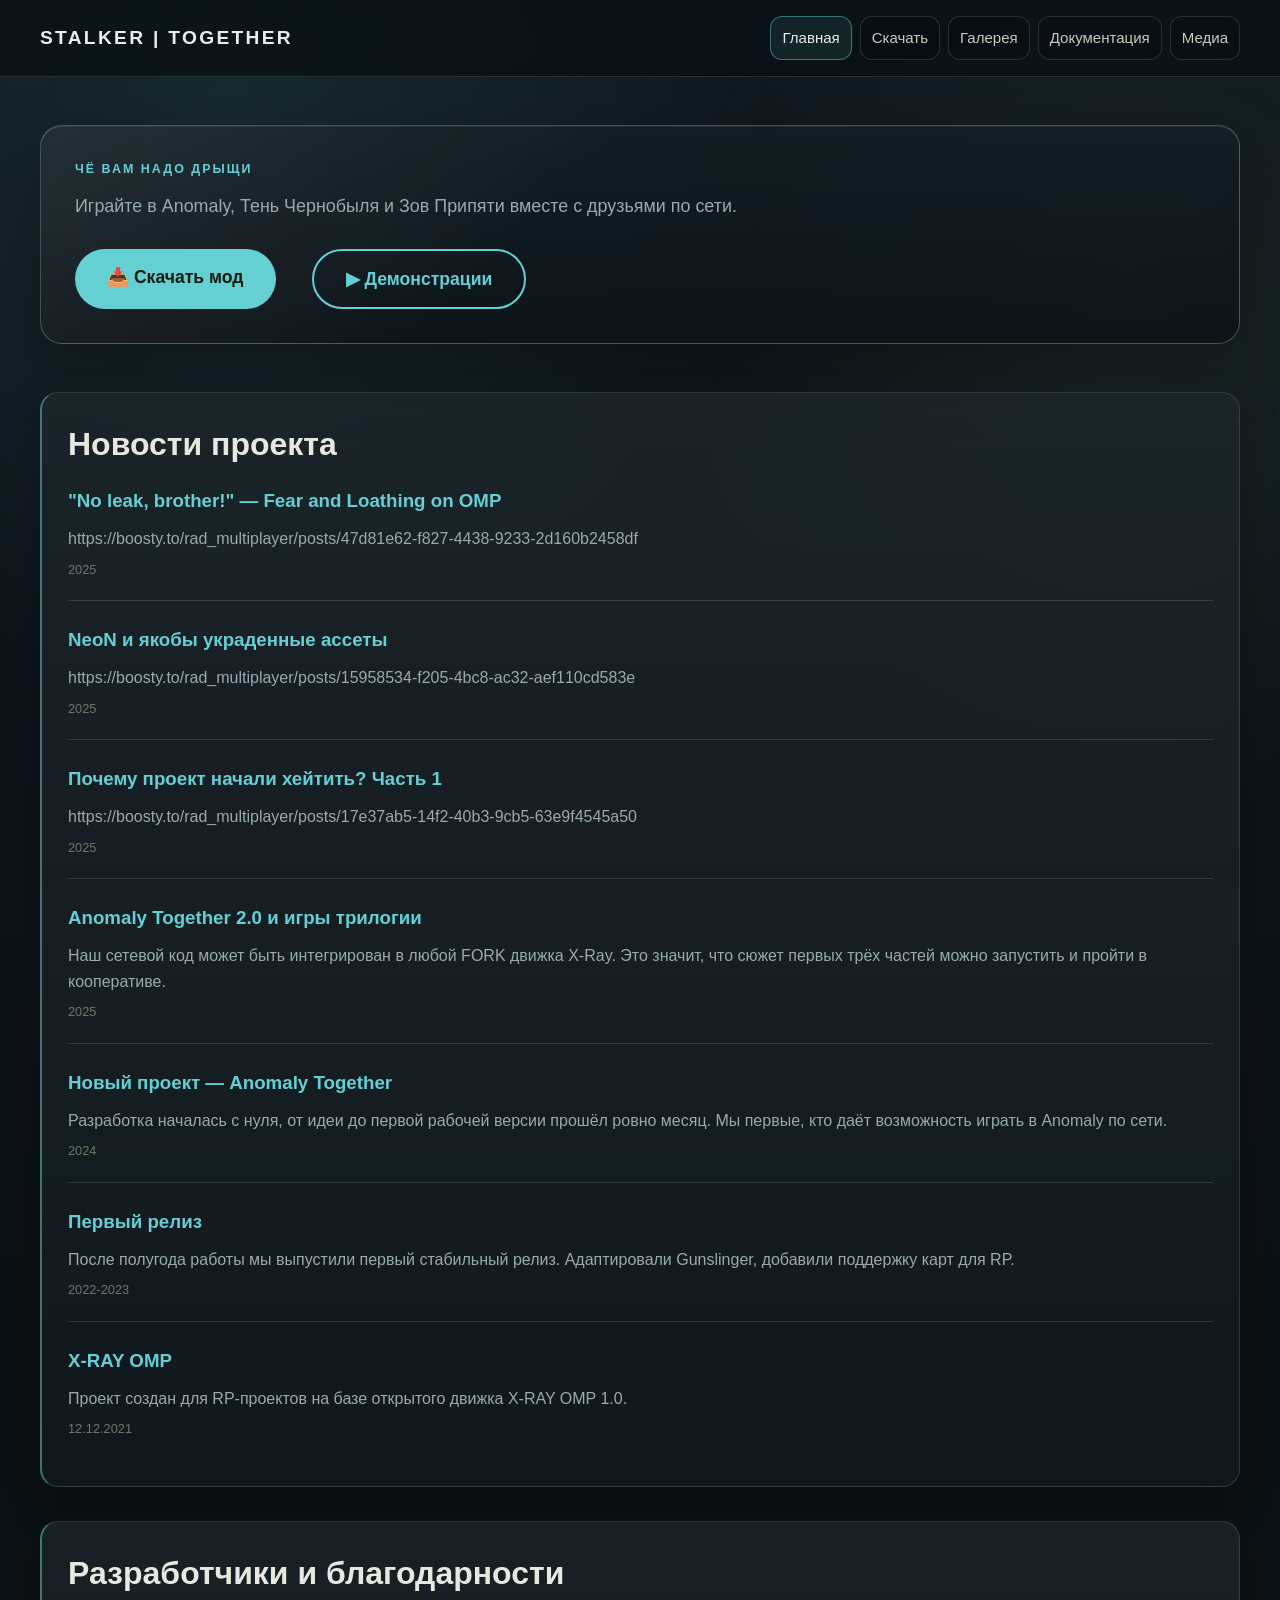
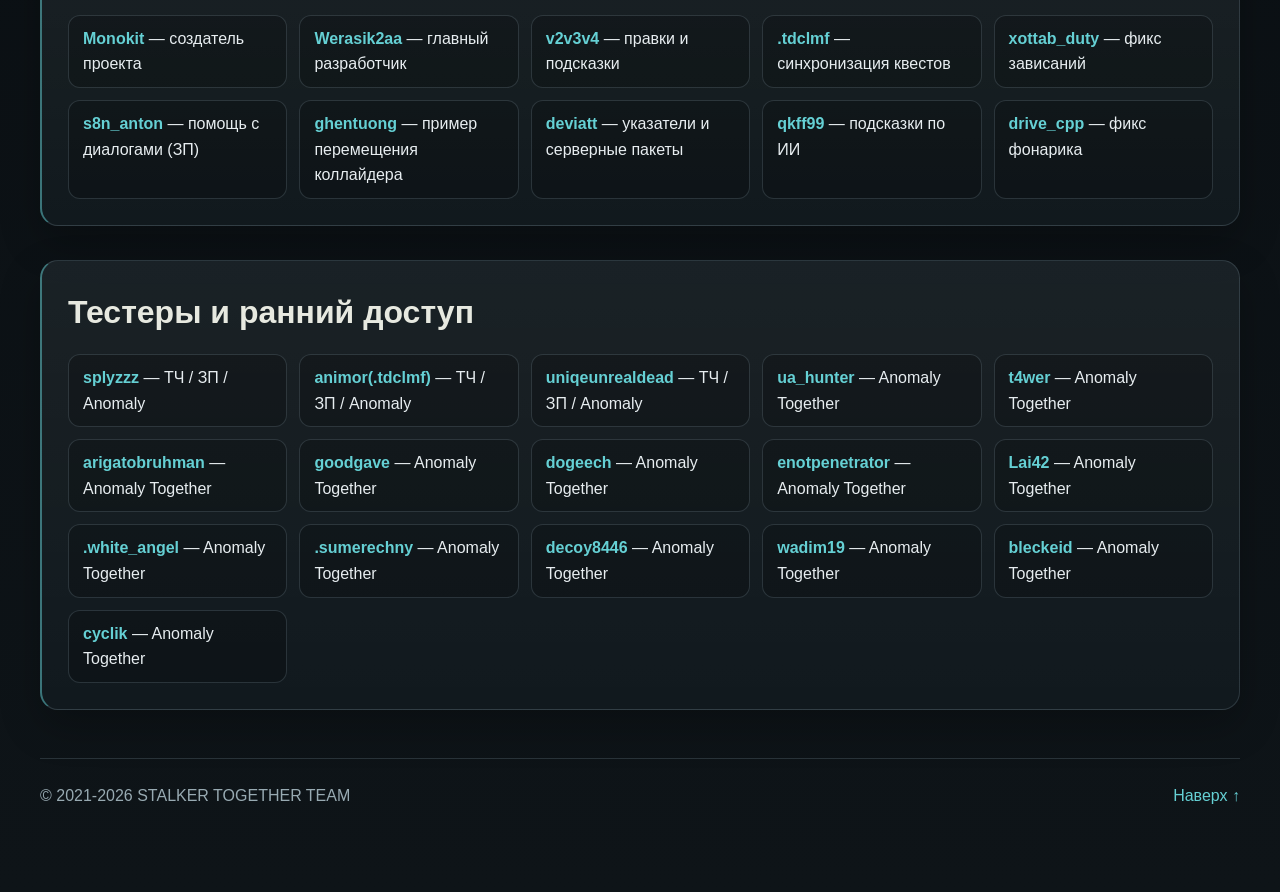
==== commit c4300735: "FIX V1" ====
--- a/index.html
+++ b/index.html
@@ -1,121 +1,136 @@
 <!DOCTYPE html>
 <html lang="ru">
+
 <head>
   <meta charset="UTF-8">
   <meta name="viewport" content="width=device-width, initial-scale=1.0">
   <title>STOGETHER — Главная</title>
   <link rel="stylesheet" href="assets/css/style.css">
 </head>
+
 <body>
 
-<div class="site-wrapper">
-  <aside class="sidebar-nav">
-    <div class="brand">
-      <span>STALKER | TOGETHER</span>
-    </div>
-    <div class="nav-links">
-      <a href="index.html" class="active">Главная</a>
-      <a href="download.html">Скачать</a>
-      <a href="demos.html">Галерея</a>
-      <a href="devfaq.html">Документация</a>
-      <a href="media.html">Медиа</a>
-    </div>
-  </aside>
+  <div class="site-wrapper">
+    <aside class="sidebar-nav">
+      <div class="brand">
+        <span>STALKER | TOGETHER</span>
+      </div>
+      <div class="nav-links">
+        <a href="index.html" class="active">Главная</a>
+        <a href="download.html">Скачать</a>
+        <a href="demos.html">Галерея</a>
+        <a href="devfaq.html">Документация</a>
+        <a href="media.html">Медиа</a>
+      </div>
+    </aside>
 
-  <main class="main-content">
-    <div class="hero">
-      <div class="eyebrow">Чё вам надо дрыщи</div>
-      <p class="lead">Играйте в Anomaly, Тень Чернобыля и Зов Припяти вместе с друзьями по сети.</p>
-      <div style="display: flex; gap: 20px; flex-wrap: wrap;">
-        <a href="download.html" class="hero-button">📥 Скачать мод</a>
-        <a href="demos.html" class="hero-button" style="background: transparent; border: 2px solid var(--accent); color: var(--accent);">▶ Демонстрации</a>
-      </div>
-    </div>
-
-    <div class="section">
-      <h2>Новости проекта</h2>
-      <div class="news-list">
-        <div class="news-item">
-          <h3>"No leak, brother!" — Fear and Loathing on OMP</h3>
-          <p>https://boosty.to/rad_multiplayer/posts/47d81e62-f827-4438-9233-2d160b2458df</p>
-          <div class="news-date">2025</div>
-        </div>
-        <div class="news-item">
-          <h3>NeoN и якобы украденные ассеты</h3>
-          <p>https://boosty.to/rad_multiplayer/posts/15958534-f205-4bc8-ac32-aef110cd583e</p>
-          <div class="news-date">2025</div>
-        </div>
-        <div class="news-item">
-          <h3>Почему проект начали хейтить? Часть 1</h3>
-          <p>https://boosty.to/rad_multiplayer/posts/17e37ab5-14f2-40b3-9cb5-63e9f4545a50</p>
-          <div class="news-date">2025</div>
-        </div>
-        <div class="news-item">
-          <h3>Anomaly Together 2.0 и игры трилогии</h3>
-          <p>Наш сетевой код может быть интегрирован в любой FORK движка X-Ray. Это значит, что сюжет первых трёх частей можно запустить и пройти в кооперативе.</p>
-          <div class="news-date">2025</div>
-        </div>
-        <div class="news-item">
-          <h3>Новый проект — Anomaly Together</h3>
-          <p>Разработка началась с нуля, от идеи до первой рабочей версии прошёл ровно месяц. Мы первые, кто даёт возможность играть в Anomaly по сети.</p>
-          <div class="news-date">2024</div>
-        </div>
-        <div class="news-item">
-          <h3>Первый релиз</h3>
-          <p>После полугода работы мы выпустили первый стабильный релиз. Адаптировали Gunslinger, добавили поддержку карт для RP.</p>
-          <div class="news-date">2022-2023</div>
-        </div>
-        <div class="news-item">
-          <h3>X-RAY OMP</h3>
-          <p>Проект создан для RP-проектов на базе открытого движка X-RAY OMP 1.0.</p>
-          <div class="news-date">12.12.2021</div>
+    <main class="main-content">
+      <div class="hero">
+        <div class="eyebrow">Чё вам надо дрыщи</div>
+        <p class="lead">Играйте в Anomaly, Тень Чернобыля и Зов Припяти вместе с
+          друзьями по сети.</p>
+        <div style="display: flex; gap: 20px; flex-wrap: wrap;">
+          <a href="download.html" class="hero-button">📥 Скачать мод</a>
+          <a href="demos.html" class="hero-button"
+            style="background: transparent; border: 2px solid var(--accent); color: var(--accent);">▶
+            Демонстрации</a>
         </div>
       </div>
-    </div>
 
-    <div class="section">
-      <h2>Разработчики и благодарности</h2>
-      <div class="credits-grid">
-        <div class="credit-item"><strong>Monokit</strong> — создатель проекта</div>
-        <div class="credit-item"><strong>Werasik2aa</strong> — главный разработчик</div>
-        <div class="credit-item"><strong>v2v3v4</strong> — правки и подсказки</div>
-        <div class="credit-item"><strong>.tdclmf</strong> — синхронизация квестов</div>
-        <div class="credit-item"><strong>xottab_duty</strong> — фикс зависаний</div>
-        <div class="credit-item"><strong>s8n_anton</strong> — помощь с диалогами (ЗП)</div>
-        <div class="credit-item"><strong>ghentuong</strong> — пример перемещения коллайдера</div>
-        <div class="credit-item"><strong>deviatt</strong> — указатели и серверные пакеты</div>
-        <div class="credit-item"><strong>qkff99</strong> — подсказки по ИИ</div>
-        <div class="credit-item"><strong>drive_cpp</strong> — фикс фонарика</div>
+      <div class="section">
+        <h2>Новости проекта</h2>
+        <div class="news-list">
+          <div class="news-item">
+            <h3>"No leak, brother!" — Fear and Loathing on OMP</h3>
+            <p>https://boosty.to/rad_multiplayer/posts/47d81e62-f827-4438-9233-2d160b2458df</p>
+            <div class="news-date">2025</div>
+          </div>
+          <div class="news-item">
+            <h3>NeoN и якобы украденные ассеты</h3>
+            <p>https://boosty.to/rad_multiplayer/posts/15958534-f205-4bc8-ac32-aef110cd583e</p>
+            <div class="news-date">2025</div>
+          </div>
+          <div class="news-item">
+            <h3>Почему проект начали хейтить? Часть 1</h3>
+            <p>https://boosty.to/rad_multiplayer/posts/17e37ab5-14f2-40b3-9cb5-63e9f4545a50</p>
+            <div class="news-date">2025</div>
+          </div>
+          <div class="news-item">
+            <h3>Anomaly Together 2.0 и игры трилогии</h3>
+            <p>Наш сетевой код может быть интегрирован в любой FORK движка
+              X-Ray. Это значит, что сюжет первых трёх частей можно
+              запустить и пройти в кооперативе.</p>
+            <div class="news-date">2025</div>
+          </div>
+          <div class="news-item">
+            <h3>Новый проект — Anomaly Together</h3>
+            <p>Разработка началась с нуля, от идеи до первой рабочей
+              версии прошёл ровно месяц. Мы первые, кто даёт возможность
+              играть в Anomaly по сети.</p>
+            <div class="news-date">2024</div>
+          </div>
+          <div class="news-item">
+            <h3>Первый релиз</h3>
+            <p>После полугода работы мы выпустили первый стабильный
+              релиз. Адаптировали Gunslinger, добавили поддержку карт для RP.
+            </p>
+            <div class="news-date">2022-2023</div>
+          </div>
+          <div class="news-item">
+            <h3>X-RAY OMP</h3>
+            <p>Проект создан для RP-проектов на базе открытого движка X-RAY
+              OMP 1.0.</p>
+            <div class="news-date">12.12.2021</div>
+          </div>
+        </div>
       </div>
-    </div>
 
-    <div class="section">
-      <h2>Тестеры и ранний доступ</h2>
-      <div class="credits-grid">
-        <div class="credit-item"><strong>splyzzz</strong> — ТЧ / ЗП / Anomaly</div>
-        <div class="credit-item"><strong>animor(.tdclmf)</strong> — ТЧ / ЗП / Anomaly</div>
-        <div class="credit-item"><strong>uniqeunrealdead</strong> — ТЧ / ЗП / Anomaly</div>
-        <div class="credit-item"><strong>ua_hunter</strong> — Anomaly Together</div>
-        <div class="credit-item"><strong>t4wer</strong> — Anomaly Together</div>
-        <div class="credit-item"><strong>arigatobruhman</strong> — Anomaly Together</div>
-        <div class="credit-item"><strong>goodgave</strong> — Anomaly Together</div>
-        <div class="credit-item"><strong>dogeech</strong> — Anomaly Together</div>
-        <div class="credit-item"><strong>enotpenetrator</strong> — Anomaly Together</div>
-        <div class="credit-item"><strong>Lai42</strong> — Anomaly Together</div>
-        <div class="credit-item"><strong>.white_angel</strong> — Anomaly Together</div>
-        <div class="credit-item"><strong>.sumerechny</strong> — Anomaly Together</div>
-        <div class="credit-item"><strong>decoy8446</strong> — Anomaly Together</div>
-        <div class="credit-item"><strong>wadim19</strong> — Anomaly Together</div>
-        <div class="credit-item"><strong>bleckeid</strong> — Anomaly Together</div>
-        <div class="credit-item"><strong>cyclik</strong> — Anomaly Together</div>
+      <div class="section">
+        <h2>Разработчики и благодарности</h2>
+        <div class="credits-grid">
+          <div class="credit-item"><strong>Monokit</strong> — создатель проекта</div>
+          <div class="credit-item"><strong>Werasik2aa</strong> — главный разработчик</div>
+          <div class="credit-item"><strong>v2v3v4</strong> — правки и подсказки</div>
+          <div class="credit-item"><strong>.tdclmf</strong> — синхронизация квестов</div>
+          <div class="credit-item"><strong>xottab_duty</strong> — фикс зависаний</div>
+          <div class="credit-item"><strong>s8n_anton</strong> — помощь с диалогами (ЗП)</div>
+          <div class="credit-item"><strong>ghentuong</strong> — пример перемещения
+            коллайдера</div>
+          <div class="credit-item"><strong>deviatt</strong> — указатели и серверные пакеты
+          </div>
+          <div class="credit-item"><strong>qkff99</strong> — подсказки по ИИ</div>
+          <div class="credit-item"><strong>drive_cpp</strong> — фикс фонарика</div>
+        </div>
       </div>
-    </div>
 
-    <footer class="footer">
-      <span>© 2021-2026 STALKER TOGETHER TEAM</span>
-      <a href="#">Наверх ↑</a>
-    </footer>
-  </main>
-</div>
+      <div class="section">
+        <h2>Тестеры и ранний доступ</h2>
+        <div class="credits-grid">
+          <div class="credit-item"><strong>splyzzz</strong> — ТЧ / ЗП / Anomaly</div>
+          <div class="credit-item"><strong>animor(.tdclmf)</strong> — ТЧ / ЗП / Anomaly</div>
+          <div class="credit-item"><strong>uniqeunrealdead</strong> — ТЧ / ЗП / Anomaly</div>
+          <div class="credit-item"><strong>ua_hunter</strong> — Anomaly Together</div>
+          <div class="credit-item"><strong>t4wer</strong> — Anomaly Together</div>
+          <div class="credit-item"><strong>arigatobruhman</strong> — Anomaly Together</div>
+          <div class="credit-item"><strong>goodgave</strong> — Anomaly Together</div>
+          <div class="credit-item"><strong>dogeech</strong> — Anomaly Together</div>
+          <div class="credit-item"><strong>enotpenetrator</strong> — Anomaly Together</div>
+          <div class="credit-item"><strong>Lai42</strong> — Anomaly Together</div>
+          <div class="credit-item"><strong>.white_angel</strong> — Anomaly Together</div>
+          <div class="credit-item"><strong>.sumerechny</strong> — Anomaly Together</div>
+          <div class="credit-item"><strong>decoy8446</strong> — Anomaly Together</div>
+          <div class="credit-item"><strong>wadim19</strong> — Anomaly Together</div>
+          <div class="credit-item"><strong>bleckeid</strong> — Anomaly Together</div>
+          <div class="credit-item"><strong>cyclik</strong> — Anomaly Together</div>
+        </div>
+      </div>
+
+      <footer class="footer">
+        <span>© 2021-2026 STALKER TOGETHER TEAM</span>
+        <a href="#">Наверх ↑</a>
+      </footer>
+    </main>
+  </div>
 </body>
+
 </html>
--- a/assets/css/style.css
+++ b/assets/css/style.css
@@ -1,15 +1,15 @@
 :root {
-  --bg: #151716;
-  --panel: #1c201e;
-  --panel-soft: #232824;
-  --text: #e6ece5;
-  --muted: #aab5aa;
-  --line: #333a35;
-  --accent: #d97706;
-  --accent-soft: rgba(217, 119, 6, 0.13);
-  --olive: #b85c00;
-  --warn: #f59e0b;
-  --shadow: 0 18px 50px rgba(0, 0, 0, 0.28);
+  --bg: #0e1418;
+  --panel: rgba(19, 27, 32, 0.82);
+  --panel-soft: rgba(25, 36, 42, 0.76);
+  --text: #e7edf0;
+  --muted: #98aab2;
+  --line: rgba(142, 166, 177, 0.22);
+  --accent: #65d0d4;
+  --accent-soft: rgba(101, 208, 212, 0.12);
+  --olive: #8abf72;
+  --warn: #8abf72;
+  --shadow: 0 16px 42px rgba(0, 0, 0, 0.24);
   color-scheme: dark;
 }
 
@@ -27,8 +27,23 @@
   font-family: 'Segoe UI', Arial, Helvetica, sans-serif;
   color: var(--text);
   line-height: 1.6;
-  background: linear-gradient(180deg, #171a18, #111312 52%, #151716);
+  background:
+    radial-gradient(circle at 18% 6%, rgba(101, 208, 212, 0.10), transparent 34rem),
+    radial-gradient(circle at 88% 14%, rgba(138, 191, 114, 0.08), transparent 30rem),
+    linear-gradient(180deg, #101820 0%, #0b1014 54%, #0e1418 100%);
   min-height: 100vh;
+}
+
+body::before {
+  content: "";
+  position: fixed;
+  inset: 0;
+  pointer-events: none;
+  background:
+    linear-gradient(rgba(255, 255, 255, 0.018) 1px, transparent 1px),
+    linear-gradient(90deg, rgba(255, 255, 255, 0.014) 1px, transparent 1px);
+  background-size: 42px 42px;
+  mask-image: linear-gradient(to bottom, rgba(0, 0, 0, 0.42), transparent 72%);
 }
 
 a {
@@ -38,9 +53,9 @@
 
 code {
   font-family: Consolas, "Courier New", monospace;
-  color: #fde68a;
-  background: rgba(0, 0, 0, 0.28);
-  border: 1px solid var(--line);
+  color: #c7f1f3;
+  background: rgba(101, 208, 212, 0.055);
+  border: 1px solid rgba(101, 208, 212, 0.16);
   border-radius: 6px;
   padding: 2px 5px;
   font-size: 0.9em;
@@ -50,9 +65,9 @@
   overflow-x: auto;
   margin: 12px 0 0;
   padding: 14px;
-  background: #0b0d0b;
-  border: 1px solid var(--line);
-  border-left: 3px solid rgba(217, 119, 6, 0.68);
+  background: #000;
+  border: 1px solid rgba(101, 208, 212, 0.16);
+  border-left: 3px solid rgba(101, 208, 212, 0.48);
   border-radius: 10px;
 }
 
@@ -84,7 +99,7 @@
   flex-wrap: wrap;
   gap: 1rem;
   padding: 16px 40px;
-  background: linear-gradient(180deg, rgba(17, 21, 16, 0.96), rgba(14, 16, 14, 0.92));
+  background: rgba(10, 16, 20, 0.78);
   border-bottom: 1px solid var(--line);
   backdrop-filter: blur(8px);
 }
@@ -127,14 +142,13 @@
 .nav-links a:hover,
 .nav-links a.active {
   color: var(--text);
-  border-color: rgba(217, 119, 6, 0.55);
-  background: rgba(217, 119, 6, 0.07);
+  border-color: rgba(101, 208, 212, 0.48);
+  background: rgba(101, 208, 212, 0.10);
 }
 
 /* Main content */
 .main-content {
   flex: 1;
-  max-width: 99%;
   margin: 0 auto;
   padding: 48px 40px 60px;
   width: 100%;
@@ -143,10 +157,17 @@
 /* Hero section */
 .hero {
   margin-bottom: 48px;
+  padding: 34px;
+  background:
+    linear-gradient(135deg, rgba(255, 255, 255, 0.075), transparent 42%),
+    linear-gradient(180deg, rgba(18, 29, 36, 0.84), rgba(13, 19, 24, 0.86));
+  border: 1px solid rgba(160, 192, 202, 0.34);
+  border-radius: 22px;
+  box-shadow: 0 22px 70px rgba(0, 0, 0, 0.30), inset 0 1px 0 rgba(255, 255, 255, 0.08);
 }
 
 .eyebrow {
-  color: var(--text);
+  color: var(--accent);
   font-size: 0.78rem;
   font-weight: 800;
   letter-spacing: 0.16em;
@@ -155,7 +176,7 @@
 }
 
 h1 {
-  font-size: clamp(2.8rem, 5vw, 4.5rem);
+  font-size: clamp(2.5rem, 5vw, 4.2rem);
   letter-spacing: -0.03em;
   margin-bottom: 16px;
   line-height: 1.1;
@@ -169,20 +190,20 @@
 
 .lead {
   color: var(--muted);
-  font-size: 1.2rem;
-  max-width: 100%;
+  font-size: 1.12rem;
+  max-width: 920px;
 }
 
 .hero-tools {
   display: flex;
   gap: 14px;
-  flex-wrap: wrap;
-  align-items: flex-end;
+  align-items: center;
   margin-top: 24px;
+  width: 100%;
 }
 
 .search span {
-  display: block;
+  display: row;
   margin-bottom: 7px;
   color: var(--muted);
   font-size: 0.86rem;
@@ -200,24 +221,27 @@
 
 .search input:focus {
   border-color: var(--accent);
+  box-shadow: 0 0 0 3px rgba(101, 208, 212, 0.09);
 }
 
 .counter {
-  color: #fde68a;
-  background: rgba(217, 119, 6, 0.08);
-  border: 1px solid rgba(217, 119, 6, 0.22);
+  color: #bff5f7;
+  background: rgba(101, 208, 212, 0.09);
+  border: 1px solid rgba(101, 208, 212, 0.26);
   border-radius: 12px;
   padding: 10px 18px;
+  margin-top: 24px;
   white-space: nowrap;
+  text-align: center;
 }
 
 /* API Sections */
 .section {
   margin: 0 0 34px;
   padding: 26px;
-  background: linear-gradient(180deg, rgba(255, 255, 255, 0.025), transparent), var(--panel);
+  background: linear-gradient(180deg, rgba(255, 255, 255, 0.04), transparent), var(--panel);
   border: 1px solid var(--line);
-  border-left: 3px solid rgba(217, 119, 6, 0.62);
+  border-left: 2px solid rgba(101, 208, 212, 0.50);
   border-radius: 18px;
   box-shadow: var(--shadow);
 }
@@ -237,9 +261,9 @@
 }
 
 .badge {
-  color: #fde68a;
+  color: #bff5f7;
   background: var(--accent-soft);
-  border: 1px solid rgba(217, 119, 6, 0.22);
+  border: 1px solid rgba(101, 208, 212, 0.20);
   border-radius: 999px;
   padding: 7px 11px;
   font-size: 0.8rem;
@@ -253,7 +277,7 @@
 }
 
 .method {
-  background: rgba(0, 0, 0, 0.22);
+  background: rgba(0, 0, 0, 0.18);
   border: 1px solid var(--line);
   border-radius: 14px;
   padding: 16px;
@@ -261,7 +285,7 @@
 }
 
 .method:hover {
-  border-color: rgba(217, 119, 6, 0.3);
+  border-color: rgba(101, 208, 212, 0.30);
 }
 
 .method-header {
@@ -279,7 +303,7 @@
 }
 
 .method-source {
-  color: #fde68a;
+  color: #bff5f7;
   font-size: 0.7rem;
   background: rgba(0, 0, 0, 0.3);
   padding: 2px 8px;
@@ -301,13 +325,13 @@
 
 summary {
   cursor: pointer;
-  color: var(--accent);
+  color: var(--olive);
   font-weight: 700;
   font-size: 0.85rem;
 }
 
 summary:hover {
-  color: #fde68a;
+  color: #b9e69f;
 }
 
 .hidden {
@@ -381,7 +405,7 @@
 }
 
 .game-card:hover {
-  border-color: rgba(217, 119, 6, 0.4);
+  border-color: rgba(134, 185, 87, 0.34);
   transform: translateY(-2px);
 }
 
@@ -418,7 +442,7 @@
   display: inline-block;
   margin: 6px 6px 0 0;
   padding: 8px 14px;
-  background: rgba(217, 119, 6, 0.15);
+  background: rgba(101, 208, 212, 0.10);
   border: 1px solid var(--accent);
   border-radius: 24px;
   font-size: 0.85rem;
@@ -463,7 +487,7 @@
 }
 
 .video-card:hover {
-  border-color: rgba(217, 119, 6, 0.3);
+  border-color: rgba(134, 185, 87, 0.3);
   transform: translateY(-2px);
 }
 
@@ -510,7 +534,7 @@
 }
 
 .contact-card:hover {
-  border-color: rgba(217, 119, 6, 0.4);
+  border-color: rgba(134, 185, 87, 0.34);
 }
 
 .contact-icon {
@@ -544,7 +568,7 @@
 .contact-link {
   display: inline-block;
   padding: 8px 16px;
-  background: rgba(217, 119, 6, 0.1);
+  background: rgba(101, 208, 212, 0.10);
   border: 1px solid var(--accent);
   border-radius: 24px;
   font-size: 0.85rem;
@@ -609,9 +633,9 @@
 }
 
 .hero-button:hover {
-  background: #f59e0b;
+  background: #78d9dc;
   transform: translateY(-2px);
-  box-shadow: 0 8px 20px rgba(217, 119, 6, 0.3);
+  box-shadow: 0 8px 20px rgba(101, 208, 212, 0.24);
 }
 
 .hero-button-outline {
@@ -649,6 +673,14 @@
     width: 100%;
   }
 
+  .hero-tools {
+    grid-template-columns: 1fr;
+  }
+
+  .docs-page .doc-nav {
+    padding-top: 2px;
+  }
+
   .counter {
     text-align: center;
   }
@@ -692,4 +724,235 @@
   .contacts-container {
     grid-template-columns: 1fr;
   }
+}
+
+/* Developer documentation: modern dark Zone-inspired interface */
+.docs-page {
+  --docs-bg: #0e1418;
+  --docs-panel: rgba(19, 27, 32, 0.78);
+  --docs-panel-solid: #131b20;
+  --docs-panel-soft: rgba(25, 36, 42, 0.76);
+  --docs-line: rgba(142, 166, 177, 0.22);
+  --docs-line-strong: rgba(160, 192, 202, 0.36);
+  --docs-text: #e7edf0;
+  --docs-muted: #98aab2;
+  --docs-accent: #65d0d4;
+  --docs-accent-soft: rgba(101, 208, 212, 0.12);
+  --docs-green: #8abf72;
+  --docs-amber: #d7a15f;
+  background:
+    radial-gradient(circle at 18% 6%, rgba(101, 208, 212, 0.10), transparent 34rem),
+    radial-gradient(circle at 88% 14%, rgba(138, 191, 114, 0.08), transparent 30rem),
+    linear-gradient(180deg, #101820 0%, #0b1014 54%, #0e1418 100%);
+  color: var(--docs-text);
+}
+
+.docs-page::before {
+  content: "";
+  position: fixed;
+  inset: 0;
+  pointer-events: none;
+  background:
+    linear-gradient(rgba(255, 255, 255, 0.018) 1px, transparent 1px),
+    linear-gradient(90deg, rgba(255, 255, 255, 0.014) 1px, transparent 1px);
+  background-size: 42px 42px;
+  mask-image: linear-gradient(to bottom, rgba(0, 0, 0, 0.45), transparent 72%);
+}
+
+.docs-page .sidebar-nav {
+  background: rgba(10, 16, 20, 0.72);
+  border-bottom: 1px solid var(--docs-line);
+  box-shadow: 0 12px 40px rgba(0, 0, 0, 0.26);
+}
+
+.docs-page .brand {
+  color: var(--docs-text);
+  text-shadow: 0 0 22px rgba(101, 208, 212, 0.18);
+}
+
+.docs-page .nav-links a {
+  border-color: var(--docs-line);
+  color: #c6d3d8;
+  background: rgba(255, 255, 255, 0.025);
+}
+
+.docs-page .nav-links a:hover,
+.docs-page .nav-links a.active {
+  color: var(--docs-text);
+  border-color: rgba(101, 208, 212, 0.48);
+  background: rgba(101, 208, 212, 0.10);
+}
+
+.docs-page .main-content {
+  max-width: 1480px;
+  padding-top: 36px;
+}
+
+.docs-page .hero {
+  position: relative;
+  overflow: hidden;
+  margin-bottom: 30px;
+  padding: clamp(24px, 4vw, 44px);
+  background:
+    linear-gradient(135deg, rgba(255, 255, 255, 0.075), transparent 42%),
+    linear-gradient(180deg, rgba(18, 29, 36, 0.84), rgba(13, 19, 24, 0.86));
+  border: 1px solid var(--docs-line-strong);
+  border-radius: 22px;
+  box-shadow: 0 22px 70px rgba(0, 0, 0, 0.34), inset 0 1px 0 rgba(255, 255, 255, 0.08);
+}
+
+.docs-page .hero::after {
+  content: "";
+  position: absolute;
+  right: -8%;
+  top: -30%;
+  width: 520px;
+  height: 520px;
+  border-radius: 50%;
+  background: radial-gradient(circle, rgba(101, 208, 212, 0.14), transparent 68%);
+}
+
+.docs-page .eyebrow {
+  color: var(--docs-accent);
+  letter-spacing: 0.22em;
+}
+
+.docs-page h1 {
+  max-width: 920px;
+  color: var(--docs-text);
+  font-size: clamp(2.45rem, 4.7vw, 5rem);
+}
+
+.docs-page .lead {
+  max-width: 920px;
+  color: var(--docs-muted);
+}
+
+.docs-page .hero-tools {
+  position: relative;
+  z-index: 1;
+  grid-template-columns: minmax(280px, 560px) max-content;
+  align-items: center;
+  margin-top: 28px;
+}
+
+.docs-page .search input {
+  min-height: 48px;
+  background: rgba(7, 12, 15, 0.74);
+  border-color: var(--docs-line);
+  color: var(--docs-text);
+}
+
+.docs-page .search input::placeholder {
+  color: #74858c;
+}
+
+.docs-page .search input:focus {
+  border-color: rgba(101, 208, 212, 0.72);
+  box-shadow: 0 0 0 4px rgba(101, 208, 212, 0.09);
+}
+
+.docs-page .counter {
+  color: #bff5f7;
+  background: rgba(101, 208, 212, 0.09);
+  border-color: rgba(101, 208, 212, 0.26);
+}
+
+.docs-page .doc-nav {
+  display: flex;
+  flex-wrap: wrap;
+  gap: 8px;
+  padding-top: 8px;
+}
+
+.docs-page .doc-nav a {
+  color: #b9c8ce;
+  background: rgba(255, 255, 255, 0.03);
+  border: 1px solid var(--docs-line);
+  border-radius: 999px;
+  padding: 8px 12px;
+  font-size: 0.9rem;
+}
+
+.docs-page .doc-nav a:hover,
+.docs-page .doc-nav a.active {
+  color: var(--docs-text);
+  border-color: rgba(101, 208, 212, 0.56);
+  background: rgba(101, 208, 212, 0.10);
+}
+
+.docs-page .section {
+  background: linear-gradient(180deg, rgba(255, 255, 255, 0.04), transparent), var(--docs-panel);
+  border: 1px solid var(--docs-line);
+  border-left: 2px solid rgba(101, 208, 212, 0.50);
+  box-shadow: 0 18px 52px rgba(0, 0, 0, 0.25), inset 0 1px 0 rgba(255, 255, 255, 0.05);
+  backdrop-filter: blur(14px);
+}
+
+.docs-page .section-head p,
+.docs-page .method p {
+  color: var(--docs-muted);
+}
+
+.docs-page .badge,
+.docs-page .method-source {
+  color: #bff5f7;
+  background: rgba(101, 208, 212, 0.08);
+  border: 1px solid rgba(101, 208, 212, 0.20);
+}
+
+.docs-page .method {
+  background: rgba(7, 12, 15, 0.48);
+  border-color: var(--docs-line);
+  box-shadow: inset 0 1px 0 rgba(255, 255, 255, 0.035);
+}
+
+.docs-page .method:hover {
+  border-color: rgba(101, 208, 212, 0.30);
+}
+
+.docs-page code {
+  color: #c7f1f3;
+  background: rgba(101, 208, 212, 0.055);
+  border-color: rgba(101, 208, 212, 0.16);
+}
+
+.docs-page details {
+  border-top-color: var(--docs-line);
+}
+
+.docs-page summary {
+  color: var(--docs-green);
+}
+
+.docs-page summary:hover {
+  color: #b9e69f;
+}
+
+.docs-page pre {
+  background: #000;
+  border-color: rgba(101, 208, 212, 0.14);
+  border-left-color: rgba(101, 208, 212, 0.48);
+}
+
+.docs-page pre code {
+  color: #dbe8eb;
+  background: transparent;
+  border: 0;
+}
+
+.docs-page .footer {
+  border-top-color: var(--docs-line);
+}
+
+@media (max-width: 1024px) {
+  .docs-page .hero-tools {
+    grid-template-columns: 1fr;
+  }
+}
+
+@media (max-width: 640px) {
+  .docs-page .hero {
+    padding: 22px;
+  }
 }
